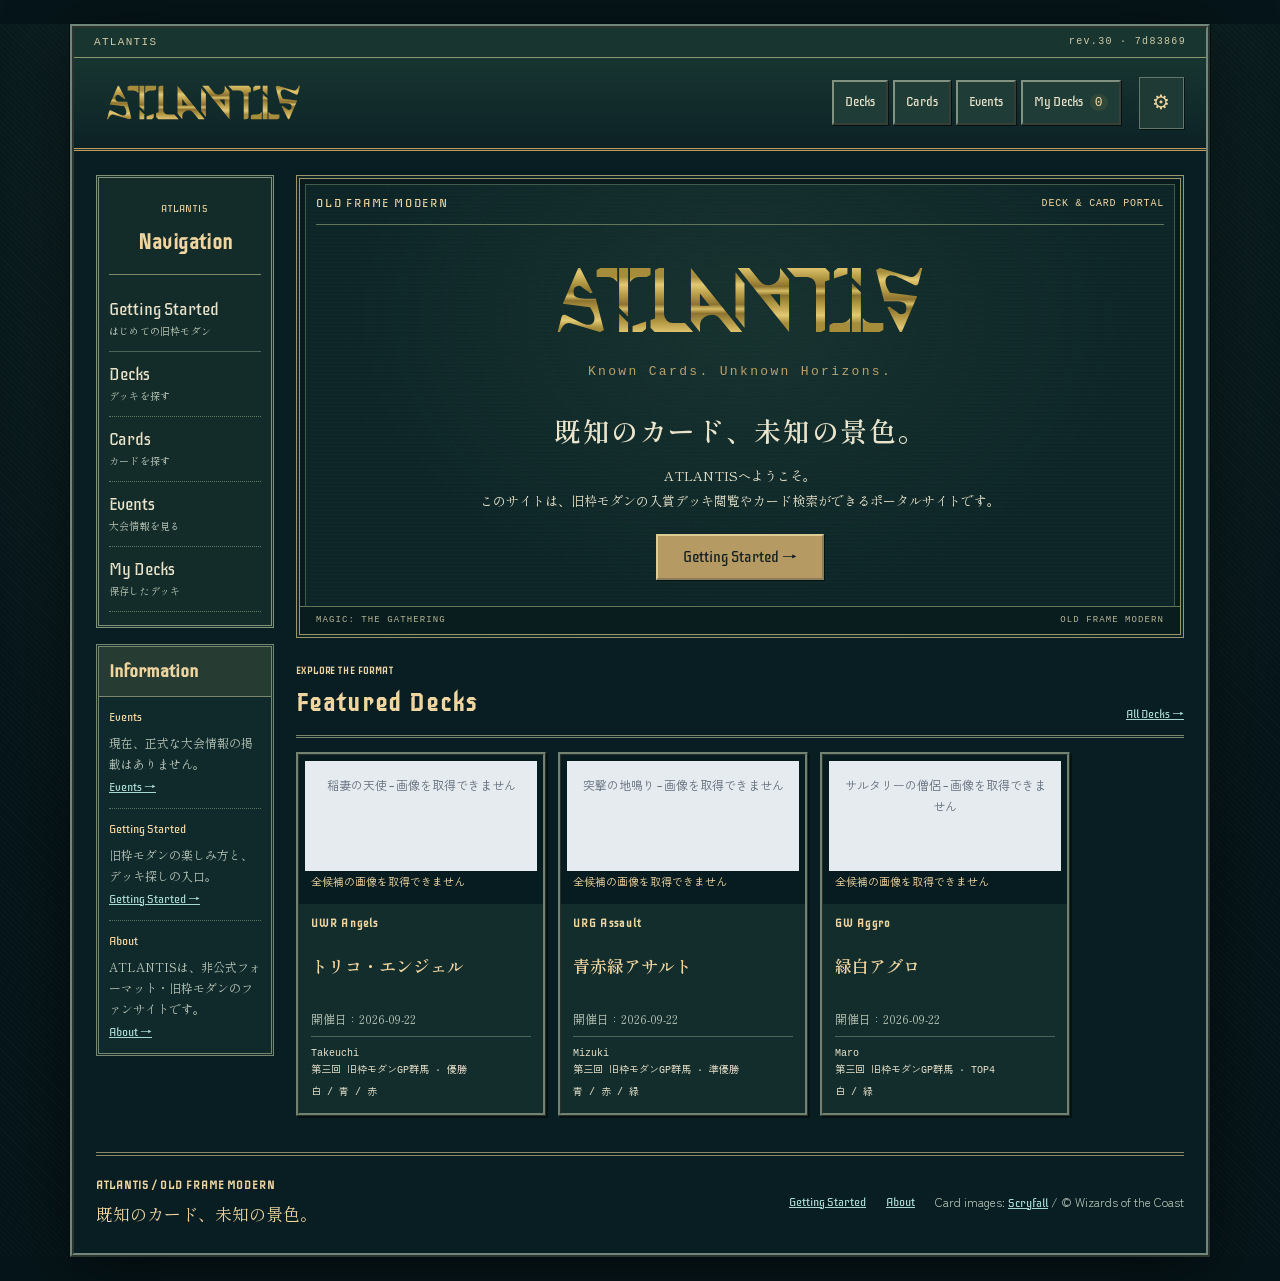
==== site/index.html @ 180b9164 "Refine mobile mana sliders and deck deletion notice" ====
<!doctype html>
<html lang="ja"><head><meta charset="utf-8"><meta name="viewport" content="width=device-width,initial-scale=1,viewport-fit=cover"><meta name="description" content="既知のカード、未知の景色。旧枠モダンのデッキとカードを探すATLANTISのクローズドテスト版"><title>ATLANTIS｜クローズドテスト</title><link rel="stylesheet" href="style.css"><link rel="stylesheet" href="museum.css?v=20261031c"><link rel="stylesheet" href="typography.css"><link rel="stylesheet" href="presentation.css?v=20261110mobile"><link rel="icon" href="favicon.svg?v=20261110icon" type="image/svg+xml"><link rel="manifest" href="manifest.webmanifest"><link rel="apple-touch-icon" href="icons/atlantis-180.png?v=20261110icon"><meta name="theme-color" content="#091e22"><meta name="robots" content="noindex,nofollow"><script type="module" src="app.mjs?v=20261110mobile"></script></head>
<body><div class="museum-frame"><div class="museum-topline"><span>ATLANTIS</span><span id="site-version">development</span></div>
<a class="skip" href="#main">本文へ</a>
<header class="site-header"><div class="header-inner"><a class="brand" href="#home" aria-label="ATLANTIS Home"><img src="atlantis-logo.svg?v=20261110split" alt="ATLANTIS" width="244" height="49"></a><nav class="desktop-nav" aria-label="Main navigation"><a href="#decks">Decks</a><a href="#pool">Cards</a><a href="#events">Events</a><a href="#mydecks">My Decks <span id="my-count">0</span></a></nav><div class="header-tools"><button id="settings-open" class="icon-button" type="button" aria-label="Settings">⚙</button><button id="menu-open" class="icon-button more" type="button" aria-label="Menu">☰</button></div></div></header>

<main id="main"><div class="printing-toolbar"><label>サイト全体のカード表示版<select id="printing-mode"><option value="en">初版英語</option><option value="ja">最新日本語</option></select></label><span id="printing-status" class="hint" role="status">表示版データ読込中</span></div><div id="draft-recovery" class="recovery-notice" hidden><div><strong>未保存のテキストがあります</strong><p id="draft-recovery-text">再読込前の入力を復元できます。</p></div><div class="actions"><button id="draft-recover" type="button">Restore</button><button id="draft-forget" type="button">Discard</button></div></div>
<p id="offline-status" class="hint" role="status" hidden>オフラインです。カードはテキストで表示します。</p><div id="load-status" role="status">データを読み込んでいます…</div>
<section id="view-home" class="view" aria-labelledby="home-title"><div class="museum-layout"><aside class="museum-sidebar"><nav class="museum-directory" aria-label="Navigation"><div class="directory-title"><span>ATLANTIS</span><h2>Navigation</h2></div><ol><li><a href="#guide"><span>Getting Started<small>はじめての旧枠モダン</small></span></a></li><li><a href="#decks"><span>Decks<small>デッキを探す</small></span></a></li><li><a href="#pool"><span>Cards<small>カードを探す</small></span></a></li><li><a href="#events"><span>Events<small>大会情報を見る</small></span></a></li><li><a href="#mydecks"><span>My Decks<small>保存したデッキ</small></span></a></li></ol></nav><section class="museum-bulletin"><div class="bulletin-heading"><span>OLD FRAME MODERN</span><h2>Information</h2></div><dl><div><dt>Events</dt><dd>現在、正式な大会情報の掲載はありません。<a href="#events">Events →</a></dd></div><div><dt>Getting Started</dt><dd>旧枠モダンの楽しみ方と、デッキ探しの入口。<a href="#guide">Getting Started →</a></dd></div><div><dt>About</dt><dd>ATLANTISは、非公式フォーマット・旧枠モダンのファンサイトです。<a href="#about">About →</a></dd></div></dl></section></aside><div class="museum-exhibits"><div class="hero"><div class="exhibition-label">OLD FRAME MODERN <span>DECK &amp; CARD PORTAL</span></div><div class="hero-seal"><img src="atlantis-logo.svg?v=20261110split" alt="ATLANTIS"><p>Known Cards. Unknown Horizons.</p></div><div class="hero-copy"><h1 id="home-title"><span>既知のカード、</span><span>未知の景色。</span></h1><p><span>ATLANTISへようこそ。</span> <span>このサイトは、旧枠モダンの入賞デッキ閲覧やカード検索ができるポータルサイトです。</span></p><div class="hero-actions"><a class="museum-button primary" href="#guide">Getting Started →</a></div></div><div class="exhibition-foot"><span>MAGIC: THE GATHERING</span><span>OLD FRAME MODERN</span></div></div><section class="collection-section"><div class="section-heading"><div><span class="eyebrow">EXPLORE THE FORMAT</span><h2>Featured Decks</h2></div><a href="#decks">All Decks →</a></div><div id="featured-decks" class="deck-grid"></div></section></div></div></section>
<section id="view-decks" class="view" hidden aria-labelledby="decks-title">
<div class="section-head"><div><h1 id="decks-title">Decks</h1></div><span id="deck-sample-notice" class="badge">サンプルを含む</span></div>
<form id="deck-form" class="search-form"><label>Deck / Player / Event<input id="deck-query" list="deck-suggestions" type="search" placeholder="例：青緑、JIP-JAP、GP群馬" autocomplete="off"></label><datalist id="deck-suggestions"></datalist><button type="submit" class="primary">Search</button></form>
<div class="workspace"><aside class="filters" aria-label="デッキの絞り込み"><h2>Filters</h2><fieldset><legend>Included Cards</legend><label for="deck-card">Card Name (JP / EN)</label><div class="inline"><input id="deck-card" list="card-suggestions" placeholder="例：不可思議"><button id="add-card" type="button">Add</button></div><p class="hint">複数指定すると、すべて採用したデッキを検索。</p><div id="selected-cards" class="chips"></div><label class="check"><input id="deck-side" type="checkbox">Include Sideboard</label></fieldset><div id="deck-colors"></div><label>Color Match<select id="deck-color-mode"><option value="includes">OR</option><option value="and">AND</option></select></label><button type="button" data-reset="decks">Reset</button></aside><div class="results-area"><div class="toolbar"><strong id="deck-result-count" role="status"></strong><label>Sort<select id="deck-sort"><option value="updated" selected>Recently</option><option value="order">Featured</option><option value="name">Name</option></select></label></div><div id="deck-active" class="chips"></div><div id="deck-results" class="deck-grid"></div></div></div>
</section>
<section id="view-cards" class="view" hidden aria-labelledby="cards-title">
<div class="section-head"><div><h1 id="cards-title">Cards</h1></div><div class="actions"><button id="pool-toggle" type="button" aria-controls="builder" aria-expanded="false">Start a Deck</button></div></div><p id="workbench-target" class="hint">Start a Deckから編集を開始すると、カードを追加できます</p>

<form id="card-form" class="card-search"><label>Card Name (JP / EN)<input id="card-name" type="search" list="card-suggestions" placeholder="例：セラの天使 / Serra Angel" autocomplete="off"></label><label>Oracle Text<input id="card-oracle" type="search" placeholder="例：draw a card / カードを１枚引く" autocomplete="off"></label><label>Keyword<input id="card-keyword" type="search" placeholder="例：angel / 天使 / draw" autocomplete="off"></label><button class="primary" type="submit">Search</button><p class="hint wide">文字列の途中も一致。キーワード欄は3項目のどれかに一致、各ボックス・絞り込み条件はすべて満たすカードを表示します。オラクルは英語を検索します。日本語の能力語・サブタイプは、下の対応表にある語を補助検索できます。</p></form>
<details class="language-help"><summary>日本語の補助検索に対応する語</summary><div id="language-help"></div><p class="hint">文章全体の自動翻訳ではありません。日本語印刷文の全文検索は行いません。</p></details>
<div class="workspace"><aside class="filters" aria-label="カードの絞り込み"><h2>Filters</h2><div id="card-colors"></div><label>Color Match<select id="card-color-mode"><option value="includes">OR</option><option value="and">AND</option></select></label><p class="hint">ORは選択した色・Artifactsのいずれかに一致。ANDは選択した条件のすべてに一致。未選択なら全色。</p><fieldset id="card-types"><legend>Card Type</legend><div class="type-checks"></div></fieldset><fieldset class="mana-filter"><legend>Mana Value</legend><div class="mana-sliders"><label for="card-min"><span>Min</span><output id="card-min-value" for="card-min">0</output></label><input id="card-min" type="range" min="0" max="16" step="1" value="0"><label for="card-max"><span>Max</span><output id="card-max-value" for="card-max">16</output></label><input id="card-max" type="range" min="0" max="16" step="1" value="16"></div></fieldset><button data-reset="cards" type="button">Reset</button></aside><div class="results-area"><div class="toolbar"><strong id="card-result-count" role="status"></strong><label>Sort<select id="card-sort"><option value="mana" selected>Asc</option><option value="mana-desc">Dsc</option><option value="name">Name</option></select></label><label class="display">Display<select id="card-display"><option value="grid">Images</option><option value="list">List</option></select></label></div><div id="card-active" class="chips"></div><div id="card-results" class="card-grid"></div><div id="card-pages" class="pagination card-pagination" aria-label="検索結果のページ送り（下部）"></div></div></div>
</section>
<section id="view-events" class="view" hidden aria-labelledby="events-title">
<div class="section-head"><div><h1 id="events-title">Events</h1><p>開催日時・会場・参加費・ルールと、大会結果を確認できます。</p></div></div>
<div id="event-sample-notice" class="local-note" hidden>大会案内を確認しています。</div>
<div class="section-heading"><div><span class="eyebrow">UPCOMING EVENTS</span><h2>大会案内</h2></div></div>
<p id="event-count" role="status"></p><div id="event-results" class="deck-grid event-tile-grid"></div>
<p class="event-more"><a id="event-announcements-more" class="file-button" href="#events/announcements" aria-label="大会案内の全件一覧へ" hidden>More →</a></p>
<div class="section-heading"><div><span class="eyebrow">TOURNAMENT RESULTS</span><h2>大会結果</h2></div></div>
<p id="tournament-status" role="status"></p><div id="tournament-results" class="deck-grid event-tile-grid"></div>
<p class="event-more"><a id="event-results-more" class="file-button" href="#events/results" aria-label="大会結果の全件一覧へ" hidden>More →</a></p>
</section>
<section id="view-event-announcements" class="view" hidden aria-labelledby="event-announcements-title">
<p class="event-back"><a class="file-button" href="#events">← Back to Events</a></p>
<div class="section-head"><div><h1 id="event-announcements-title">Event Guide</h1><p>大会案内の全件一覧</p></div></div>
<p id="event-announcement-count" role="status"></p><div id="event-announcement-list" class="deck-grid event-tile-grid"></div>
</section>
<section id="view-event-directory" class="view" hidden aria-labelledby="event-directory-title">
<p class="event-back"><a class="file-button" href="#events">← Back to Events</a></p>
<div class="section-head"><div><h1 id="event-directory-title">Event Results</h1><p>大会結果の全件一覧</p></div></div>
<p id="event-directory-count" role="status"></p><div id="event-directory-list" class="deck-grid event-tile-grid"></div>
</section>
<section id="view-event-results" class="view" hidden aria-labelledby="event-result-title"><p class="event-back"><a class="file-button" href="#events">← Back to Events</a><a class="file-button" href="#events/results">All Results →</a></p><div id="event-result-content"></div></section>
<section id="view-my" class="view" hidden aria-labelledby="my-title"><div class="section-head"><div><h1 id="my-title">My Decks</h1></div><button class="primary" id="new-deck">+ New Deck</button></div><div class="local-note">同じブラウザプロファイルを共用すると、同じデータが見えます。ブラウザのサイトデータを削除すると消えるため、バックアップをご利用ください。</div><div class="toolbar"><label class="grow">Deck Name<input id="my-query" type="search" placeholder="保存したデッキを探す"></label><label>Sort<select id="my-sort"><option value="updated">Recently</option><option value="name">Name</option></select></label><button id="backup">Export JSON</button><label class="file-button">Import JSON<input id="restore-file" type="file" accept="application/json,.json" class="sr-only"></label></div><div id="saved-deck-action" class="local-note" hidden><strong id="saved-deck-name"></strong> を保存しました。 <button id="saved-deck-open" type="button">Open Deck</button></div><p id="my-draft-note" class="local-note" hidden>編集中のマイデッキがあります。<button id="resume-draft" type="button">Resume Editing</button></p><p id="my-status" role="status"></p><div id="my-draft-list" class="actions" aria-label="保存されている下書き"></div><div id="my-results" class="deck-grid"></div></section>
<section id="view-guide" class="view" hidden aria-labelledby="guide-title">
  <header class="section-head"><div><span class="eyebrow">WELCOME TO THE FORMAT</span><h1 id="guide-title">Getting Started</h1><p class="guide-catch">既知のカード、未知の景色。</p><p>旧枠モダン・ポータルサイト、ATLANTISへようこそ。</p></div></header>
  <figure class="guide-art" id="guide-artwork" aria-label="City of Brass [ARN]のイラスト" data-printing-set="arn"><img src="https://cards.scryfall.io/art_crop/front/f/4/f4e32327-380d-471e-813b-4c27477787ce.jpg?1783948376" alt="《真鍮の都 / City of Brass》[ARN]のイラスト全体" crossorigin="anonymous" loading="lazy" decoding="async" referrerpolicy="no-referrer"></figure>
  <div class="guide-body">
    <section aria-labelledby="format-title"><h2 id="format-title">The Format</h2>
      <p>旧枠モダンは、秋葉原で生まれた非公式フォーマットです。</p>
      <p>使用できるのは、次の<strong>両方</strong>を満たすカードです。</p>
      <ul><li>基本セット『第7版』、拡張セット『スカージ』までに初版が発売されている。</li><li>現在の公式フォーマット「モダン」で使用可能である。</li></ul>
      <p>条件を満たすカードなら、再録された新枠のカードも使用できます。<br>一方、近年の製品で初めて旧枠版が登場したカードは、それだけでは使用できません。</p>
      <p>禁止カードはモダンに準じます。<br>したがって、《花盛りの夏/Summer Bloom》は禁止カードです。</p>
    </section>
    <section aria-labelledby="discover-title"><h2 id="discover-title">Discover</h2>
      <p>知っているカードたちが、過去の実績のままとは限りません。</p>
      <p>かつて見向きもされなかったカードが、意外なキーカードになる。<br>重いと思っていた呪文が、勝負を決める一枚になる。<br>別々の時代のカードが、ひとつのデッキで噛み合う。</p>
      <p>強力なカードが限られるからこそ、一枚ずつの役割や組み合わせを考える<strong>余地</strong>があります。</p>
      <p>「このカード、こんなに強かったっけ？」</p>
      <p>そんな発見も、旧枠モダンの楽しみです。好きだったカードや、使ってみたかった一枚から、構築を始めてみてください。</p>
      <a class="guide-link" href="#pool">Cards →</a>
    </section>
    <section aria-labelledby="metagame-title"><h2 id="metagame-title">Metagame</h2>
      <p>旧枠モダンでは、ビートダウン、コントロール、コンボ等、多様なデッキが競い合っています。</p>
      <p>メタゲームでよく見られる、アーキタイプをいくつか紹介します。</p>
      <div class="guide-strategies">
        <article><h3>Aggro</h3><p>特徴：クリーチャーを主戦力とし、相手が態勢を整える前に攻め切る。</p><p>デッキの例：<span data-guide-deck="赤緑ステロイド">赤緑ステロイド</span>、<span data-guide-deck="ゴブリン">ゴブリン</span>、<span data-guide-deck="白単アグロ">白単アグロ</span></p></article>
        <article><h3>Midrange</h3><p>特徴：除去や強力なクリーチャーを組み合わせ、盤面の優位を勝利につなげる。</p><p>デッキの例：<span data-guide-deck="トリコ・エンジェル">トリコ・エンジェル</span>、<span data-guide-deck="緑白ミラーリ・ウェイク">緑白ミラーリ・ウェイク</span>、<span data-guide-deck="赤緑ラヴァストーム">赤緑ラヴァストーム</span></p></article>
        <article><h3>Control</h3><p>特徴：妨害で相手の攻めをさばき、アドバンテージ差を広げる。</p><p>デッキの例：<span data-guide-deck="青白コントロール">青白コントロール</span>、<span data-guide-deck="黒単コントロール">黒単コントロール</span>、<span data-guide-deck="青単">青単</span></p></article>
        <article><h3>Combo</h3><p>特徴：特定のカードを組み合わせ、大量のダメージやトークンで勝負を決める。</p><p>デッキの例：<span data-guide-deck="カーミック・ボンバー">カーミック・ボンバー</span>、<span data-guide-deck="青赤緑激動アサルト">青赤緑激動アサルト</span></p></article>
      </div>
      <p>同じカードプールでも、メタゲームで注目されるデッキが変われば、活躍するデッキも変化します。</p>
      <p>大会結果を見るときは、優勝デッキとあわせて、ほかにどんなデッキが参加していたかにも注目してみてください。</p>
      <a class="guide-link" href="#decks">Decks →</a>
    </section>
    <section aria-labelledby="save-idea-title"><h2 id="save-idea-title">Save Your Idea</h2>
      <p>今ご使用しているブラウザに紐付いて、デッキリストを保存することができます。</p>
      <p>既存のデッキリストをコピーしてアレンジすることもできます。</p>
      <p>スマートフォン移行時等はバックアップをご利用ください。</p>
      <a class="guide-link" href="#mydecks">My Decks →</a>
    </section>
    <section aria-labelledby="install-title"><h2 id="install-title">Install ATLANTIS</h2>
      <ul>
        <li>AndroidのChromeでは、ブラウザメニューから「アプリをインストール」または「ホーム画面に追加」を選びます。</li>
        <li>iPhoneのSafariでは、共有メニューから「ホーム画面に追加」を選び、「Webアプリとして開く」が表示されたらオンにします。</li>
        <li>PCのChrome／Edgeでは、アドレスバーのインストールアイコンかブラウザメニューから追加します。</li>
      </ul>
      <p>インストール後、一度オンラインでアプリを開き、カード一覧が表示されるまで待つと、端末に残ったデータを使ってオフラインでもカード検索やMy Decksの編集・保存ができます。</p>
      <p>インストール後に既存のMy Decksが表示されない場合は、元のブラウザでバックアップを書き出し、アプリのMy Decksで読み込んでください。</p>
    </section>
  </div>
</section>
<section id="view-about" class="view" hidden aria-labelledby="about-title"><div class="section-head"><div><span class="eyebrow">ABOUT ATLANTIS</span><h1 id="about-title">About</h1></div></div><div class="about-panel">
<p>ATLANTISは、非公式フォーマット・旧枠モダンのファンサイトです。</p>
<p>本サイトは、<a href="https://company.wizards.com/ja/legal/fancontentpolicy" target="_blank" rel="noopener noreferrer">ファンコンテンツ・ポリシー</a>に沿った非公式のファンコンテンツです。ウィザーズ社の認可/許諾は得ていません。題材の一部に、ウィザーズ・オブ・ザ・コースト社の財産を含んでいます。©Wizards of the Coast LLC.</p>
<p>My Decksと編集中のデッキはこのブラウザのIndexedDBに保存されます。<br>端末やブラウザを変えても、保存内容は自動では引き継がれません。<br>カードデータの取得・更新や、カード画像の表示には通信が必要です。取得済みデータによるカード検索はオフラインでも利用できます。</p>
<p>このサイトのURLは公開アクセス可能です。機密情報を保存・掲載しないでください。</p>
<p>カード情報・画像の取得には、Scryfall APIを使用しています。</p>
<p><a href="https://scryfall.com/" target="_blank" rel="noopener noreferrer">Scryfall</a></p>
</div></section>
<details class="testing"><summary>検証用：失敗時の表示を試す</summary><p>保存済みのマイデッキには影響しません。</p><button id="test-error">通信失敗の表示</button><button id="retry-load">データを再読込</button><label class="check"><input id="hide-images" type="checkbox">画像を表示せず代替テキストを確認</label></details>
</main>
<dialog id="builder" class="deck-workbench" aria-labelledby="builder-title">
  <header class="workbench-heading"><div><span class="eyebrow">MY DECKS</span><h2 id="builder-title">Deck Editor</h2></div><div class="workbench-heading-actions"><button id="workbench-add-cards" type="button">Add Cards</button><button id="pool-close" type="button" aria-label="編集画面を閉じてカード検索に戻る">CLOSE×</button></div></header>
  <label id="workbench-name-label">Deck Name<input id="workbench-name" maxlength="200" placeholder="無題のデッキ"></label>
  <p id="workbench-status" role="status">未保存</p>
  <div id="workbench-tabs" class="actions" role="group" aria-label="ボードへ移動"><button type="button" data-workbench-zone="main" aria-pressed="true">MAIN</button><button type="button" data-workbench-zone="side" aria-pressed="false">SIDE</button><button type="button" data-workbench-zone="maybe" aria-pressed="false">MAYBE</button></div>
  <details id="workbench-options" hidden><summary>Deck Options</summary></details>
  <p id="workbench-maybe-note" class="hint" hidden>検討中の候補です。デッキ本体や対戦用の書出しには含めません。</p>
  <div id="builder-pool" aria-label="編集中のカード"></div>
  <div id="workbench-selection" class="workbench-selection" aria-label="選択したカードの編集" hidden></div>
  <p id="workbench-unknown" class="hint" hidden>読み取れない行が<span id="workbench-unknown-count">0</span>件あります。Textから確認できます。元の行は保持しています。</p>
  <div class="workbench-tools actions"><button id="workbench-undo" type="button">Undo</button><button id="workbench-text" type="button">Text / Paste</button><button id="workbench-export" type="button">Export MO</button></div>
  <footer class="workbench-footer"><button id="workbench-save" type="button" class="primary">Save</button><button id="workbench-as-new" type="button">Save as New</button><button id="workbench-reload" type="button" aria-label="Reload Decks" title="保存先のデッキを再読込。編集中の内容は保持します。">Reload</button><button id="workbench-discard" type="button" aria-label="Discard Editing" title="未保存の編集を破棄して終了">Discard</button></footer>
</dialog>
<dialog id="card-added" aria-label="カード追加" aria-describedby="card-added-result">
  <p id="card-added-result"><strong id="card-added-name"></strong><span id="card-added-count"></span></p>
  <button type="button" data-close="card-added" autofocus>閉じる</button>
</dialog>
<dialog id="detail"><div class="dialog-toolbar"><button id="detail-back" type="button" hidden>BACK</button><div id="detail-actions"></div><button data-close="detail" aria-label="詳細を閉じる">CLOSE×</button></div><p id="detail-feedback" class="copy-feedback" role="status" hidden></p><div id="detail-body"></div></dialog>
<dialog id="editor"><div class="dialog-toolbar"><button type="button" data-close="editor">CLOSE×</button></div><form id="editor-form"><h2 id="editor-title">Deck Editor</h2><input id="edit-id" type="hidden"><label>Deck Name<input id="edit-name" maxlength="200" required></label><label>Deck List<textarea id="edit-text" rows="16" maxlength="201000" placeholder="4 カード名&#10;…&#10;&#10;Sideboard&#10;2 カード名"></textarea></label><p class="hint">メインとサイドは同じ欄で編集できます。Sideboard／Maybeboardの見出しで区分します。Maybeは検討中の候補です。</p><div class="actions"><button id="paste-deck" type="button">Paste from Clipboard</button><button id="search-build" type="button">Back to Card Search</button></div><p id="paste-status" role="status" class="hint"></p><input id="edit-note" type="hidden"><p id="draft-save-status" role="status" class="hint"></p><p id="save-error" class="error" role="alert"></p><div class="actions"><button class="primary" type="submit">Save to My Decks</button><button id="draft-as-new" type="button">Save as New</button><button id="discard-draft" type="button">Discard Editing</button></div></form></dialog>
<dialog id="confirm-dialog"><div class="dialog-toolbar"><button type="button" data-close="confirm-dialog">CLOSE×</button></div><h2>マイデッキを削除</h2><p id="confirm-text"></p><p>削除後は「元に戻す」で復元できます。</p><div class="actions"><button id="confirm-delete" class="danger">Delete</button><button data-close="confirm-dialog">Cancel</button></div></dialog>
<datalist id="card-suggestions"></datalist><div id="toast" hidden>
  <div id="toast-message" role="status" aria-atomic="true"></div>
  <div id="toast-actions" hidden>
    <button id="toast-action" type="button">Undo</button>
    <button id="toast-close" type="button">Close</button>
  </div>
</div><footer class="site-footer"><div><span class="eyebrow">ATLANTIS / OLD FRAME MODERN</span><p>既知のカード、未知の景色。</p></div><div class="footer-links"><a href="#guide">Getting Started</a><a href="#about">About</a><span>Card images: <a href="https://scryfall.com/" target="_blank" rel="noopener noreferrer">Scryfall</a> / © Wizards of the Coast</span></div></footer></div>
<nav class="mobile-nav" aria-label="Mobile navigation"><a href="#decks"><span aria-hidden="true">▥</span>Decks</a><a href="#pool"><span aria-hidden="true">⌕</span>Cards</a><a href="#events"><span aria-hidden="true">▦</span>Events</a><a href="#mydecks"><span aria-hidden="true">▱</span>My Decks</a></nav>
<dialog id="settings-dialog" class="small-dialog"><div class="dialog-toolbar"><h2>Settings</h2><button type="button" data-close="settings-dialog" aria-label="Close">CLOSE×</button></div><fieldset><legend>Printing</legend><label class="radio-option"><input type="radio" name="printing-choice" value="en"> First English Printing <small>最も古い英語の紙印刷版</small></label><label class="radio-option"><input type="radio" name="printing-choice" value="ja"> Latest Japanese Printing <small>最も新しい日本語の紙印刷版</small></label></fieldset><p class="hint">表示設定はこのブラウザに記憶されます。</p></dialog>
<dialog id="menu-dialog" class="small-dialog"><div class="dialog-toolbar"><h2>Menu</h2><button type="button" data-close="menu-dialog" aria-label="Close">CLOSE×</button></div><div class="menu-links"><a href="#home">Home</a><a href="#guide">Getting Started</a><a href="#about">About</a></div></dialog>
</body></html>
---- site/style.css ----
:root{font-family:system-ui,-apple-system,"Noto Sans JP",sans-serif;color:#202831;background:#f5f6f8;font-size:15px;line-height:1.65;--line:#d9dfe5;--accent:#234c72}*{box-sizing:border-box}body{margin:0}button,input,select,textarea{font:inherit}button,.file-button{border:1px solid #bbc5ce;background:#fff;color:#202831;border-radius:5px;padding:.5rem .85rem;cursor:pointer;text-decoration:none}button:hover,.file-button:hover{background:#edf2f6}button:focus-visible,input:focus-visible,select:focus-visible,textarea:focus-visible,a:focus-visible{outline:3px solid #3c7fbb;outline-offset:3px}button:disabled{opacity:.45;cursor:default}.primary{background:var(--accent);border-color:var(--accent);color:white}.primary:hover{background:#183b5a}.danger{color:#a52828;border-color:#b84a4a}input:not([type=checkbox]):not([type=radio]),select,textarea{display:block;width:100%;padding:.55rem .65rem;border:1px solid #aebac5;border-radius:4px;background:white;color:#202831}input[type=checkbox],input[type=radio]{accent-color:var(--accent)}label{font-weight:550;display:block}label input,label select,label textarea{margin-top:.3rem}textarea{resize:vertical}header{background:white;border-bottom:1px solid var(--line);padding:22px max(24px,calc((100% - 1360px)/2)) 0}.brand{display:flex;gap:14px;align-items:center}.brand strong{font-size:25px;letter-spacing:.05em}header p{margin:5px 0 19px;color:#596573}nav{display:flex;gap:8px}nav button{border:0;border-bottom:3px solid transparent;border-radius:0;padding:12px 20px;background:none}nav button[aria-current=page]{color:var(--accent);font-weight:700;border-bottom-color:var(--accent)}#my-count{background:#edf1f5;padding:0 6px;border-radius:12px;margin-left:5px}main{max-width:1408px;margin:auto;padding:24px}.notice,.local-note{border:1px solid var(--line);border-left:3px solid #7b8da0;background:white;padding:12px 16px;font-size:13px;margin-bottom:25px}.notice details{margin-top:4px}.notice p{margin:6px 0}.badge{font-size:12px;background:#e9edf2;color:#465564;padding:4px 9px;border-radius:4px;white-space:nowrap}.section-head{display:flex;justify-content:space-between;gap:14px;align-items:center;margin-bottom:20px}h1{font-size:25px;line-height:1.4;margin:0 0 5px}h2{font-size:18px;margin-top:0}h3{font-size:17px}p{margin:0 0 12px}.section-head p{color:#5a6775;margin:0}.search-form{display:flex;gap:12px;align-items:flex-end;margin-bottom:22px}.search-form>label{flex:1}.card-search{display:grid;grid-template-columns:1fr 1fr 1.3fr auto;gap:12px;align-items:end;margin-bottom:10px}.wide{grid-column:1/-1}.workspace{display:grid;grid-template-columns:260px minmax(0,1fr);gap:24px}.filters{background:white;border:1px solid var(--line);border-radius:6px;padding:18px;align-self:start}.filters>label,.filters>fieldset,.filters>div{margin-bottom:18px}.filters>button{width:100%}fieldset{border:0;margin:0;padding:0;min-width:0}legend{font-weight:600;margin-bottom:7px}.inline,.range{display:flex;gap:8px;align-items:center}.inline input{min-width:0}.inline button{white-space:nowrap;padding-inline:10px}.range>label{width:calc(50% - 10px);font-size:12px}.hint{font-size:12px;color:#5d6a78;font-weight:400;margin:6px 0}.check{font-size:13px;display:flex;gap:7px;align-items:center;font-weight:400;margin-top:10px}.color-buttons{display:flex;flex-wrap:wrap;gap:6px}.color-buttons label{padding:3px 6px;border:1px solid #ccd3db;border-radius:4px;font-size:13px}.color-buttons label:has(input:checked){background:#dceaf7;border-color:#5481aa}.toolbar{display:flex;align-items:center;flex-wrap:wrap;gap:14px;margin-bottom:14px}.toolbar>strong{margin-right:auto}.toolbar>label{font-size:12px}.toolbar select{font-size:13px;padding:.35rem}.display{display:flex;gap:10px;font-size:13px}.display label{font-weight:400;white-space:nowrap}.grow{flex:1;min-width:200px}.chips{display:flex;flex-wrap:wrap;gap:7px;margin-bottom:12px}.chip{font-size:12px;border-radius:20px;padding:3px 10px;background:#e9eff5;border-color:#c8d5e0}.deck-grid{display:grid;grid-template-columns:repeat(3,minmax(0,1fr));gap:16px}.deck-card,.card{background:white;border:1px solid var(--line);border-radius:6px;overflow:hidden}.deck-card .art{height:120px;width:100%;object-fit:cover;background:#e6ebef}.deck-card .content{padding:16px}.deck-card h2{margin:6px 0;font-size:18px}.deck-card h2 button,.card h3 button,.link-button{padding:0;border:0;background:none;color:#245985;text-align:left;text-decoration:underline;text-underline-offset:3px}.deck-card p{font-size:13px}.muted{color:#62707d;font-size:12px}.tags{display:flex;gap:6px;flex-wrap:wrap;font-size:12px;margin:7px 0}.tag{background:#f0f3f6;border-radius:3px;padding:1px 6px}.card-grid{display:grid;grid-template-columns:repeat(4,minmax(0,1fr));gap:15px}.card{padding:10px}.card-image{width:100%;aspect-ratio:488/680;object-fit:contain;background:#edf0f3;border-radius:8px}.card h3{font-size:14px;margin:8px 0 0}.card p{font-size:12px;margin:3px 0}.card-list{display:block}.card-list .card{display:grid;grid-template-columns:70px 1fr;gap:12px;margin-bottom:10px}.card-list .card-image{width:70px}.card-list h3{margin-top:0}.empty{grid-column:1/-1;background:white;border:1px dashed #b9c3cd;padding:30px;text-align:center;color:#586675}.empty h2{color:#293846}.pagination{display:flex;justify-content:center;align-items:center;gap:12px;margin:25px 0}.language-help{margin:10px 0 20px;font-size:13px}.language-help>div{padding:12px;background:white;border:1px solid var(--line)}.testing{border-top:1px solid var(--line);margin-top:35px;padding-top:16px;font-size:13px;color:#586675}.testing button{margin:4px}summary{cursor:pointer}dialog{width:min(960px,calc(100% - 30px));max-height:90vh;border:1px solid #bbc5cf;border-radius:8px;padding:24px;color:#202831}dialog::backdrop{background:#172a3c66}.dialog-toolbar{position:sticky;top:-24px;background:white;z-index:2;padding:0 0 15px}.detail-top{display:grid;grid-template-columns:245px 1fr;gap:25px}.detail-top img{width:100%;border-radius:10px}.oracle{white-space:pre-wrap;background:#f5f7f9;padding:14px;border:1px solid var(--line)}.two-col{display:grid;grid-template-columns:1fr 1fr;gap:20px}#editor-form>label{margin-block:15px}.actions{display:flex;gap:12px;flex-wrap:wrap;margin-top:18px}.deck-table{width:100%;border-collapse:collapse;font-size:13px}.deck-table td{padding:5px;border-bottom:1px solid #edf0f3}.deck-table td:first-child{width:35px}.match{color:#285f39;font-size:12px}#confirm-dialog{max-width:450px}.error{color:#a32025}.status-error{padding:15px;background:#fff0ef;border:1px solid #e1b8b6;color:#8c2525;margin-bottom:15px}#load-status:empty{display:none}#toast{position:fixed;bottom:24px;left:50%;transform:translateX(-50%);background:#253b4f;color:white;border-radius:6px;box-shadow:0 4px 20px #0002;padding:13px 20px;max-width:92%;z-index:100}#toast button{font-size:13px}footer{padding:25px;text-align:center;color:#65717f;font-size:12px}.sr-only,.skip:not(:focus){position:absolute;width:1px;height:1px;overflow:hidden;clip:rect(0,0,0,0)}[hidden]{display:none!important}.image-failed{display:flex;align-items:center;justify-content:center;background:#edf0f3;aspect-ratio:488/680;padding:15px;text-align:center;color:#65717f;font-size:12px}.art.image-failed{aspect-ratio:auto}.small-actions{display:flex;gap:8px;flex-wrap:wrap;margin-top:12px}.small-actions button{font-size:12px;padding:5px 9px}@media(max-width:1100px){.card-grid{grid-template-columns:repeat(3,minmax(0,1fr))}.deck-grid{grid-template-columns:repeat(2,minmax(0,1fr))}.card-search{grid-template-columns:1fr 1fr}.card-search button{align-self:end}.workspace{grid-template-columns:230px minmax(0,1fr)}}@media(max-width:700px){header{padding:16px 16px 0}header p{font-size:12px}nav{gap:0;overflow-x:auto}nav button{padding:11px 10px;font-size:13px;white-space:nowrap;flex-shrink:0}main{padding:18px 14px}.notice{margin-bottom:18px}.section-head{align-items:flex-start;flex-wrap:wrap}.section-head p{font-size:13px}h1{font-size:22px}.workspace{display:block}.filters{margin-bottom:18px}.filters.collapseable>div.filter-body{display:none}.filters.collapseable.open>div.filter-body{display:block}.filters>h2{font-size:15px}.filter-toggle{width:100%;text-align:left;font-weight:600}.card-search{grid-template-columns:1fr}.card-search .hint{grid-column:auto}.deck-grid{grid-template-columns:1fr 1fr;gap:10px}.deck-card .art{height:95px}.deck-card .content{padding:12px}.deck-card h2{font-size:16px}.card-grid{grid-template-columns:repeat(2,minmax(0,1fr));gap:10px}.toolbar{gap:10px}.detail-top{grid-template-columns:1fr}.detail-top img{max-width:250px;margin:auto}.two-col{grid-template-columns:1fr}dialog{padding:18px}.dialog-toolbar{top:-18px}.search-form{gap:8px}.local-note{font-size:12px}.deck-card .small-actions{gap:5px}}@media(prefers-reduced-motion:no-preference){button{transition:background .12s}}
.event-grid{display:grid;grid-template-columns:repeat(2,minmax(0,1fr));gap:20px}.event-card{background:white;border:1px solid var(--line);border-radius:6px;padding:22px}.event-card h2{margin:14px 0}.event-facts{display:grid;grid-template-columns:minmax(100px,160px) minmax(0,1fr);gap:8px 15px;font-size:14px;margin:18px 0}.event-facts dt{font-weight:600}.event-facts dd{margin:0;overflow-wrap:anywhere}.event-rules{white-space:pre-wrap}.event-card .actions a{display:inline-block}.event-card .hint{margin-top:12px}@media(max-width:700px){.event-grid{grid-template-columns:1fr}.event-card{padding:17px}.event-facts{grid-template-columns:110px minmax(0,1fr);font-size:13px}}
.basic-filters{margin-bottom:14px}.basic-filters>label{display:block;margin-top:12px}
@media(min-width:701px){.filter-toggle{display:none}}

#builder h2{margin-bottom:10px}#builder-qty{max-width:100px}#builder-status{font-size:13px;margin:0}.build-add{margin-top:10px;font-size:13px;width:100%}#edit-text{font-family:ui-monospace,monospace}#paste-status:empty{display:none}
.pool-list{list-style:none;padding:0;margin:10px 0;max-height:250px;overflow:auto}.pool-list li{display:flex;justify-content:space-between;align-items:center;gap:10px;padding:6px 0;border-bottom:1px solid var(--line)}.pool-list button{padding:3px 8px;font-size:12px}#builder-new-name{max-width:420px;margin:8px 0 14px}

.pool-actions{display:flex;gap:6px;margin-top:10px}.pool-actions button{font-size:12px;flex:1;padding:5px 3px}.section-head .actions{align-items:center;margin:0}
.pool-card-count{color:#456079!important;font-size:11px!important;margin-top:8px!important}
.pool-dialog{width:min(1180px,calc(100% - 32px));padding:0;border:0;border-radius:12px;box-shadow:0 24px 90px #132b4350;max-height:92vh;overflow:auto}
.pool-dialog::backdrop{background:#132b4388;backdrop-filter:blur(2px)}.pool-modal-head{display:flex;align-items:center;justify-content:space-between;gap:20px;padding:22px 26px;border-bottom:1px solid var(--line);background:#fff;position:sticky;top:0;z-index:3}.eyebrow{display:block;font-size:10px;letter-spacing:.14em;font-weight:750;color:#607b92;margin-bottom:4px}.pool-modal-head h2{font-size:23px;margin:0}.pool-modal-head p{margin:4px 0 0;font-size:12px;color:#647587}.pool-modal-head>button{white-space:nowrap}.pool-summary{display:flex;gap:12px;align-items:center;padding:16px 26px;background:#f5f8fb;border-bottom:1px solid var(--line)}.pool-summary>div{display:flex;gap:9px;align-items:baseline;background:#fff;border:1px solid #dce5ed;border-radius:7px;padding:8px 17px}.pool-summary span{font-size:12px;color:#587085}.pool-summary strong{font-size:25px;line-height:1.2}.pool-summary small{font-size:11px;color:#60758a}.pool-summary p{margin:0 0 0 auto;font-size:12px;color:#60758a}
.pool-workspace{display:grid;grid-template-columns:minmax(0,1.8fr) minmax(280px,1fr);min-height:330px}.pool-cards-area{padding:20px 24px}.pool-save-area{background:#f8fafc;border-left:1px solid var(--line);padding:22px}.pool-save-area label{font-size:12px;margin-block:12px}.pool-list-toolbar{display:flex;justify-content:space-between;align-items:center;gap:8px;margin-bottom:12px}.pool-list-toolbar h3{margin:0;font-size:14px}.pool-list-toolbar button{font-size:11px;padding:5px 8px}.pool-column-head,.pool-row{display:grid;grid-template-columns:minmax(120px,1fr) 132px 132px 45px;gap:12px;align-items:center}.pool-column-head{font-size:11px;color:#5f7589;border-bottom:1px solid var(--line);padding:7px 0}.pool-column-head span:not(:first-child){text-align:center}.pool-row{padding:13px 0;border-bottom:1px solid #e8edf2}.pool-card{display:flex;gap:8px;align-items:center;min-width:0}.pool-card .card-image{width:38px;height:53px;flex-shrink:0;border-radius:3px}.pool-card .image-failed{font-size:6px;padding:2px}.pool-card button{font-size:12px;font-weight:650}.pool-card small{display:block;color:#667b8d;font-size:10px;overflow-wrap:anywhere}.pool-row>button{padding:4px;font-size:10px;color:#9c4a4a}.qty-stepper{display:grid;grid-template-columns:28px 52px 28px;gap:3px;justify-content:center}.qty-stepper button{padding:3px;font-size:14px}.qty-stepper input[type=number]{text-align:center;padding:3px 0;font-size:13px;width:52px;appearance:textfield;-moz-appearance:textfield}.qty-stepper input::-webkit-inner-spin-button{appearance:none;margin:0}.move-card{display:block;margin:6px auto 0;padding:0;border:0;background:none;font-size:10px;color:#4f6e88}.mobile-label{display:none}.pool-empty{padding:55px 15px;text-align:center;color:#6b7d8d}.pool-empty strong{font-size:16px;color:#354e65}.pool-empty p{font-size:12px;margin-top:8px}.destination-summary{font-size:12px;font-weight:650;color:#2b5578}.pool-preview{background:#fff;border:1px solid #dce4ec;padding:12px;font-size:11px;line-height:1.6;white-space:pre-wrap;overflow-wrap:anywhere;max-height:220px;overflow:auto;border-radius:5px}.pool-save-area summary{font-size:12px;color:#425d73}.pool-modal-footer{display:flex;justify-content:space-between;align-items:center;gap:20px;padding:17px 26px;background:#fff;border-top:1px solid var(--line);position:sticky;bottom:0;z-index:3}.pool-modal-footer>button{white-space:nowrap;padding:11px 24px}.pool-modal-footer p{margin:0}.pool-modal-footer #builder-status{font-size:12px;color:#345b7c}.recovery-notice{display:flex;justify-content:space-between;align-items:center;gap:15px;background:#fff7e8;border:1px solid #e6d2aa;border-radius:6px;padding:15px 20px;margin-bottom:20px}.recovery-notice p{margin:2px 0 0;font-size:12px}.recovery-notice .actions{margin:0;flex-shrink:0}
@media(max-width:1000px){.pool-workspace{grid-template-columns:1fr}.pool-save-area{border-left:0;border-top:1px solid var(--line)}.pool-save-area #builder-new-name{max-width:none}.pool-preview{max-height:150px}}
@media(max-width:650px){.pool-dialog{width:calc(100% - 16px);max-height:94vh;border-radius:9px}.pool-modal-head{padding:15px;gap:8px}.pool-modal-head h2{font-size:19px}.pool-modal-head p{font-size:11px}.pool-summary{padding:12px 15px;gap:7px;flex-wrap:wrap}.pool-summary>div{padding:5px 12px}.pool-summary strong{font-size:21px}.pool-summary p{width:100%;margin:0}.pool-cards-area,.pool-save-area{padding:15px}.pool-column-head{display:none}.pool-row{grid-template-columns:1fr 1fr 40px;gap:10px}.pool-card{grid-column:1/-1}.pool-card .card-image{width:34px;height:48px}.pool-card button{font-size:14px}.mobile-label{display:block;text-align:center;font-size:10px;margin-bottom:4px;color:#5d768b}.pool-modal-footer{padding:12px 15px;gap:10px;flex-wrap:wrap}.pool-modal-footer>button{width:100%}.pool-modal-footer .hint{font-size:10px}.recovery-notice{align-items:start;flex-direction:column}.pool-list-toolbar{align-items:start}}
@media(max-width:650px){.qty-stepper{grid-template-columns:24px 44px 24px}.qty-stepper input[type=number]{width:44px}.pool-zone{min-width:0}}

.printing-toolbar{display:flex;align-items:center;gap:18px;flex-wrap:wrap;margin-bottom:18px}.printing-toolbar label{font-size:12px}.printing-image{margin:0;min-width:0}.printing-image figcaption{font-size:10px;color:#536879;overflow-wrap:anywhere;margin:3px 0 6px}.pool-card .printing-image{flex:0 0 48px}.pool-card figcaption{font-size:8px}.dialog-toolbar{display:flex;justify-content:flex-end}.visual-grid{display:grid;grid-template-columns:repeat(auto-fill,minmax(125px,1fr));gap:14px;margin-bottom:25px}.visual-grid article{min-width:0}.visual-grid strong{display:block}.visual-grid button{font-size:12px}.raw-deck,.preserve-lines{white-space:pre-wrap;overflow-wrap:anywhere}.unknown-lines{padding-left:3rem}.unknown-lines code{white-space:pre-wrap;overflow-wrap:anywhere}#detail .actions{margin-bottom:20px}@media(max-width:400px){.visual-grid{grid-template-columns:repeat(2,minmax(0,1fr));gap:10px}}

nav .nav-link{display:inline-flex;align-items:center;padding:12px 20px;color:#202831;text-decoration:none;border-bottom:3px solid transparent}nav .nav-link:hover{background:#edf2f6}nav .nav-link:focus-visible{outline:3px solid #3c7fbb}@media(max-width:700px){nav .nav-link{padding:11px 10px;font-size:13px;white-space:nowrap;flex-shrink:0}}
---- site/museum.css ----
/* Museum web edition: compact catalogue, bronze bevels, tiled deep sea. */
:root{--bg:#091e22;--surface:#102a2c;--raised:#1d3b3c;--text:#e9e4cb;--muted:#b8c5b6;--bronze:#c49b5d;--light:#efd5a0;--line:#4e635a;--edge:#83988a;--link:#a6d8d0;--header:90px}
body{background-color:#061519;background-image:repeating-linear-gradient(45deg,transparent 0 3px,#6b8e820a 3px 4px),radial-gradient(ellipse at 50% 0,#22433d,transparent 80%);font-family:'MS PGothic','Yu Gothic','Noto Sans JP',sans-serif;font-size:15px}
.museum-frame{max-width:1140px;margin:24px auto;background:var(--bg);border:4px ridge #718779;box-shadow:0 0 0 1px #020e11,0 12px 60px #0008}
.museum-topline{display:flex;justify-content:space-between;gap:12px;padding:6px 20px;background:#18352f;border-bottom:1px solid #8c956e;color:#d0c9a5;font:11px/1.5 'Courier New',monospace;letter-spacing:.12em}
.site-header{position:relative;height:auto;background:linear-gradient(#183531,#0c2225);border-bottom:3px double var(--bronze)}
.header-inner{min-height:90px;padding:12px 22px;gap:18px;flex-wrap:wrap}.brand img{width:215px;image-rendering:auto}
.desktop-nav{gap:5px;flex:1;justify-content:flex-end}.desktop-nav a{background:#203c37;color:var(--text);border:2px outset #829280;padding:9px 11px;font-size:13px;text-align:center;box-shadow:1px 1px 0 #0009}
.desktop-nav a:hover,.desktop-nav a.active{background:#364a3b;color:var(--light);border:2px inset #829280}.header-tools .tool-label{display:none}.header-tools .icon-button{border:1px solid #63786b;font-size:20px}
.status-strip{margin:0 20px;padding:9px 0;font:10px/1.6 'Courier New',monospace;letter-spacing:.04em;gap:8px}.status-strip small{font-size:11px}.status-strip a{font-size:11px}.status-dot{background:#d3bd7f;box-shadow:1px 1px 0 #000}
main{padding:24px 22px 36px;max-width:none;margin:0}.site-footer{margin:0 22px;padding:20px 0 24px;border-top:4px double #8b8a65}.site-footer .eyebrow{font-size:11px}
h1,h2{font-family:'Yu Mincho','Hiragino Mincho ProN','Noto Serif CJK JP',serif;font-weight:600}.eyebrow{font-family:'Courier New',monospace;letter-spacing:.1em;color:var(--light);font-size:11px}
button,.button{border-radius:0;border:2px outset #819181;background:#1f3934;box-shadow:1px 1px 0 #0008}.button:hover,button:hover{background:#2e4941}.button:active,button:active{border-style:inset;box-shadow:none}button.primary,.button.primary{background:#b69a63;border:2px outset #decb94;color:#101f20;box-shadow:1px 1px 0 #0009}.icon-button{box-shadow:none}
input,select,textarea{border-radius:0;border:2px inset #6b8073;background:#07191e}.panel,.empty,.filters,.saved-card,.steps article{border:3px double #6e8070;background:#10292a}.page-heading{border-bottom:3px double #71816d;padding-bottom:18px}.page-heading h1{font-size:29px}
.museum-layout{display:grid;grid-template-columns:178px minmax(0,1fr);gap:22px}.museum-directory{border:3px double #81917a;align-self:start;background:#142c29;padding:13px 10px}.directory-title{text-align:center;border-bottom:1px solid #7f8a67;padding:2px 0 14px}.directory-title>span{font:10px 'Courier New',monospace;letter-spacing:.09em;color:var(--light)}.directory-title h2{font-size:23px;margin:6px 0 0;letter-spacing:.2em}
.museum-directory ol{list-style:none;margin:12px 0 0;padding:0}.museum-directory li{border-bottom:1px dotted #647861}.museum-directory li a{display:flex;align-items:center;gap:10px;min-height:64px;font-size:14px;text-decoration:none;color:var(--text)}.museum-directory li a:hover{color:var(--light);background:#263e33}.museum-directory li b{font:15px 'Courier New',monospace;color:#c8b784}.museum-directory li small{display:block;font:8px/1.8 'Courier New',monospace;color:var(--muted);letter-spacing:.02em}
.directory-note{padding:22px 0;text-align:center;border-bottom:1px solid #667759}.directory-note p{font-size:12px;margin:6px 0}.directory-note a{font-size:12px}.directory-note .eyebrow{font-size:9px;margin:0}.archive-stamp{margin:24px auto 18px;width:124px;height:124px;border:4px double #8b8c60;border-radius:50%;display:flex;flex-direction:column;align-items:center;justify-content:center;color:#b7b786;transform:rotate(-7deg);font-family:Georgia,serif}.archive-stamp span{font:8px/2 'Courier New',monospace;letter-spacing:.04em}.archive-stamp b{font-size:17px;line-height:1.2;text-align:center}.directory-foot{font-size:11px;text-align:center;color:var(--muted);margin:0 0 6px;line-height:1.9}
.museum-exhibits{min-width:0}.hero{display:block;text-align:center;border:4px double #99946a;padding:0;background:radial-gradient(ellipse at 50% 30%,#26473c66,transparent 65%),repeating-linear-gradient(0deg,transparent 0 3px,#c6ca8c05 3px 4px),#0d2527;box-shadow:inset 0 0 0 5px #071b1c,inset 0 0 0 6px #415b4d}
.exhibition-label{margin:12px 16px 0;display:flex;align-items:center;justify-content:space-between;border-bottom:1px solid #62765c;padding:2px 0 10px;text-align:left;color:var(--light);font-size:12px;letter-spacing:.15em}.exhibition-label span{font:10px 'Courier New',monospace;letter-spacing:.08em}
.hero-seal{display:block;width:min(430px,80%);margin:24px auto 18px;padding:10px 12px 12px;border:0}.hero-seal:before,.hero-seal:after{display:none}.hero-seal img{image-rendering:auto}.hero-seal p{font:10px/1.8 'Courier New',monospace;letter-spacing:.18em;color:#b9a16b;margin:12px 0 0}
.hero-copy{padding:0 20px 26px}.hero h1{font-size:27px;letter-spacing:.06em;margin:0 0 12px}.hero p{font-size:13px;line-height:1.9}.hero-actions{justify-content:center;gap:12px;margin:20px 0 0}.hero-actions .button{font-size:13px;min-width:168px}.exhibition-foot{display:flex;justify-content:space-between;background:#091c1e;border-top:1px solid #687658;padding:7px 16px;color:#b4b495;font:9px/1.5 'Courier New',monospace;letter-spacing:.12em}
.section-heading{margin:26px 0 14px;padding-bottom:10px;border-bottom:3px double #78856a}.section-heading h2{font-size:24px;letter-spacing:.08em}.section-heading .eyebrow{font-size:9px;margin-bottom:3px}.section-heading a{font-size:12px}.deck-grid{gap:12px}.deck-card{border:3px ridge #718271;background:#132d2d;box-shadow:2px 2px 0 #0006}.deck-card:hover{border-color:#c8ad75}.deck-art{height:132px;padding:6px;object-fit:cover;background:#061c20;border-bottom:1px solid #68775e}.deck-card-body{padding:12px}.catalog-number{display:block;color:#c8bc95;font:10px/1.5 'Courier New',monospace;margin:0 0 8px}.deck-card-body .eyebrow{font-size:9px;margin-bottom:2px;color:#b7c6ae}.deck-card h3{font-family:'Yu Mincho','Hiragino Mincho ProN',serif;font-size:17px;margin:6px 0 10px;color:#f0dbad}.deck-card p{font-size:12px;line-height:1.85;margin-bottom:12px}.deck-card-meta{padding-top:10px;gap:8px;flex-wrap:wrap;font-size:10px}.mana{width:16px;height:16px;font-size:9px}.home-panel{border:3px double #6e8070}
.museum-bulletin{margin-top:26px;border:3px double #79866f;background:#102a2c}.bulletin-heading{display:flex;align-items:center;justify-content:space-between;gap:12px;background:#263b32;padding:9px 14px;border-bottom:1px solid #7c866a}.bulletin-heading>span{font:9px 'Courier New',monospace;color:#d1c397}.bulletin-heading h2{font-size:17px;margin:0}.museum-bulletin dl{margin:0;padding:0 14px}.museum-bulletin dl>div{display:grid;grid-template-columns:90px 1fr;border-bottom:1px dotted #5a7260;padding:13px 0;font-size:12px;gap:12px}.museum-bulletin dl>div:last-child{border:0}.museum-bulletin dt{color:var(--light)}.museum-bulletin dd{margin:0;color:var(--muted)}.museum-bulletin dd a{display:block;margin-top:3px}
.pool-toolbar{top:0;background:var(--bg)}dialog{border:4px ridge #87957d;border-radius:0;box-shadow:8px 8px 0 #0008}.dialog-header{background:#243e35;border-bottom:3px double #82917a}.tabs button{box-shadow:none;border:1px solid #617969}.tabs button.active{background:#30483a}.notice{border:1px dotted #7c8b70;background:#182e2c}.card-actions button{box-shadow:none}.card-image-button{border:0;box-shadow:none;background:transparent}.card-image-button:hover{background:transparent}
@media(max-width:1150px){.museum-frame{margin:12px}.header-inner{gap:12px}.desktop-nav a{font-size:12px;padding:8px}.site-footer{margin:0 22px}.status-strip{margin:0 20px}}
@media(max-width:1023px){.museum-frame{margin:10px 10px 82px}.museum-topline{padding:6px 16px}.header-inner{min-height:72px;padding:10px 16px;flex-wrap:nowrap}.brand img{width:200px}.site-header{position:relative}.status-strip small{display:none}.mobile-nav{background:#18332f;border-top:3px ridge #a2a17d;gap:3px;padding:4px 4px calc(4px + env(safe-area-inset-bottom))}.mobile-nav a{height:56px;background:#213c35;border:2px outset #7d8c74;color:var(--text);font-size:11px}.mobile-nav a.active{background:#374b3b;border:2px inset #9c9c74;color:var(--light)}.mobile-nav span{font-size:18px}.museum-layout{grid-template-columns:154px minmax(0,1fr);gap:16px}.museum-directory{padding:10px 8px}.museum-directory li a{font-size:12px}.hero h1{font-size:23px}.deck-grid{grid-template-columns:repeat(2,minmax(0,1fr))}.site-footer{padding-bottom:24px}.pool-toolbar{top:0}}
@media(max-width:639px){body{font-size:15px}.museum-frame{margin:6px 6px 84px;border-width:3px}.museum-topline{padding:5px 10px;font-size:8px;letter-spacing:.03em}.header-inner{padding:8px 10px;min-height:65px}.brand img{width:184px}.status-strip{margin:0 10px;font-size:9px;padding:8px 0}.status-strip a{font-size:10px}main{padding:14px 12px 26px}.museum-layout{display:flex;flex-direction:column;gap:14px}.museum-directory{width:100%;padding:0;border:0;background:transparent}.directory-title{display:none}.museum-directory ol{display:grid;grid-template-columns:repeat(4,minmax(0,1fr));gap:5px;margin:0}.museum-directory li{border:0}.museum-directory li a{min-height:44px;justify-content:center;gap:4px;border:2px outset #758570;background:#203931;font-size:10px;text-align:center}.museum-directory li b{font-size:10px;color:var(--light)}.museum-directory li small,.directory-note,.archive-stamp,.directory-foot{display:none}.hero-seal{width:86%;margin:18px auto 8px;padding:10px 0}.hero-seal p{font-size:8px;letter-spacing:.1em}.exhibition-label{margin:10px 12px 0;font-size:10px}.exhibition-label span{font-size:8px;letter-spacing:0}.hero-copy{padding:0 12px 18px}.hero h1{font-size:21px;line-height:1.6;letter-spacing:0}.hero p{font-size:12px}.hero-actions{gap:8px;margin-top:14px}.hero-actions .button{font-size:12px;min-width:0;padding:8px;flex:1}.exhibition-foot{font-size:7px;padding:6px 10px;letter-spacing:0}.section-heading{margin:22px 0 12px;align-items:end;gap:6px}.section-heading h2{font-size:22px}.section-heading a{font-size:10px}.section-heading .eyebrow{font-size:8px}.deck-grid,.results .deck-grid{grid-template-columns:1fr}.collection-section .deck-card,.collection-section .deck-art,.deck-card-body{padding:12px}.deck-card h3{font-size:17px}.deck-card p{font-size:12px}.catalog-number{font-size:9px;margin-bottom:4px}.deck-card-body .eyebrow{font-size:8px}.deck-card-meta{font-size:9px}.bulletin-heading{padding:9px 10px;flex-direction:column;align-items:start;gap:4px}.museum-bulletin dl{padding:0 10px}.museum-bulletin dl>div{grid-template-columns:64px 1fr;gap:8px;font-size:11px}.site-footer{margin:0 12px;gap:14px}.site-footer .eyebrow{font-size:9px}.page-heading h1{font-size:25px}.card-grid{gap:20px 10px}.card-tile h3{font-size:14px}.card-actions button{font-size:11px}.pool-toolbar p{font-size:10px}.pool-button{font-size:11px}.dialog-header h2{font-size:18px}}
@media(prefers-reduced-motion:reduce){*,*:before,*:after{scroll-behavior:auto!important;transition:none!important}}

.museum-frame .printing-toolbar{display:none}.museum-frame #view-cards .section-head{position:static;background:var(--bg);padding:10px 0;border-bottom:3px double var(--line)}.museum-frame .card-image-button:hover .card-image{filter:brightness(1.08)}
.pool-mobile-help{display:none}@media(max-width:639px){.pool-desktop-help{display:none}.pool-mobile-help{display:block}}
.museum-frame .testing{display:none}
@media(max-width:359px){.brand img{width:150px}.header-inner{gap:6px}.museum-directory li a{font-size:9px;gap:2px}.hero h1{font-size:19px}}
@media(max-width:639px){.museum-directory ol{grid-template-columns:repeat(2,minmax(0,1fr));gap:6px}.museum-directory li a{font-size:12px;gap:10px}.museum-directory li b{font-size:11px}}
/* English controls, Japanese descriptions. */
.directory-title h2{font-size:20px;letter-spacing:.02em}.museum-directory li small{font-family:'Noto Sans JP',sans-serif;font-size:10px;line-height:1.7}.field-hint{display:block;font-size:12px;font-weight:400;color:var(--muted);margin:4px 0}.storage-heading{margin:18px 0 8px}.detail-hero .pool-count{margin-top:12px}.card-image-button:focus-visible{outline:2px solid var(--light);outline-offset:4px}.card-image-button:hover .card-image{filter:brightness(1.08)}
@media(max-width:639px){dialog[data-kind="card"] .detail-hero{display:block}dialog[data-kind="card"] .detail-hero>img{width:130px;max-height:none;margin:0 auto 20px}dialog[data-kind="card"] .detail-hero .actions{display:grid;grid-template-columns:1fr 1fr;gap:8px}dialog[data-kind="card"] .actions button{font-size:12px;padding:9px 5px}dialog[data-kind="pool"] .dialog-footer{flex-wrap:wrap}.pool-button{white-space:normal}.hero-actions .button{font-size:13px}.directory-title h2{font-size:20px}}
.hero h1>span{display:inline-block;white-space:nowrap}

/* Connect the adopted museum design to the production data and storage UI. */
:root{color:var(--text);background:#061519;line-height:1.75;color-scheme:dark}
body{margin:0;color:var(--text);background-color:#061519}
a{color:var(--link)}a:focus-visible,button:focus-visible,input:focus-visible,select:focus-visible,textarea:focus-visible{outline:2px solid var(--light);outline-offset:4px}
.site-header{padding:0;box-shadow:none;color:var(--text)}.header-inner{display:flex;align-items:center;justify-content:space-between;min-height:90px;padding:12px 22px;gap:18px}.brand{display:block;flex:0 0 auto}.brand img{display:block;width:215px;height:auto}.desktop-nav{display:flex;gap:5px;align-items:center;justify-content:flex-end;flex:1}.desktop-nav a{text-decoration:none;white-space:nowrap}.desktop-nav a[aria-current=page],.mobile-nav a[aria-current=page]{background:#364a3b;color:var(--light);border-style:inset}.desktop-nav #my-count{background:#30483a;color:var(--light);padding:1px 5px}.header-tools{display:flex;gap:6px}.header-tools .icon-button{min-width:44px;min-height:44px;color:var(--light);background:#1f3934}.header-tools .more{display:none}.status-strip{display:flex;align-items:center;justify-content:space-between;border-bottom:1px solid #41584a;color:#d0c9a5}.status-strip a{text-decoration:underline}.status-dot{display:inline-block;width:7px;height:7px;border-radius:50%}.mobile-nav{display:none}
.museum-frame main{max-width:none;margin:0;padding:24px 22px 36px}.museum-frame .view{min-width:0}.museum-frame .site-footer{display:flex;justify-content:space-between;gap:20px;text-align:left;color:var(--muted);font-size:12px}.site-footer p{margin:3px 0 0;font-family:'Yu Mincho','Hiragino Mincho ProN',serif;font-size:17px;color:var(--light)}.footer-links{display:flex;align-items:center;gap:20px;flex-wrap:wrap}.footer-links a{text-decoration:underline}
.museum-frame button,.museum-frame .file-button,.museum-button,.mobile-nav a{border-radius:0;border:2px outset #819181;background:#1f3934;color:var(--text);box-shadow:1px 1px 0 #0008;min-height:44px}.museum-frame button:hover,.museum-frame .file-button:hover,.museum-button:hover{background:#2e4941}.museum-frame button:active,.museum-button:active{border-style:inset;box-shadow:none}.museum-frame .primary,.museum-button.primary{background:#b69a63;border:2px outset #decb94;color:#101f20}.museum-button{display:inline-flex;align-items:center;justify-content:center;text-decoration:none;padding:8px 18px;min-width:168px}.museum-frame .link-button,.museum-frame .deck-card h2 button,.museum-frame .card h3 button{background:transparent;border:0;box-shadow:none;color:var(--link);min-height:0;padding:0;text-decoration:underline}.museum-frame .badge,.museum-frame .tag{background:#24443c;color:var(--light);border:1px solid var(--line);border-radius:0}.museum-frame .chip{border-radius:0;background:#223d37;color:var(--text);border-color:var(--line)}.museum-frame .hint,.museum-frame .muted,.museum-frame .section-head p{color:var(--muted)}.museum-frame .section-head{border-bottom:3px double #71816d;padding-bottom:18px}.museum-frame .section-head h1{font-family:'Yu Mincho','Hiragino Mincho ProN',serif;color:var(--text);font-size:29px}.museum-frame h2,.museum-frame h3{color:var(--light)}.museum-frame .eyebrow{color:var(--light)}
.museum-frame input:not([type=checkbox]):not([type=radio]),.museum-frame select,.museum-frame textarea,.small-dialog input:not([type=radio]){background:#07191e;border:2px inset #6b8073;color:var(--text);border-radius:0;min-height:44px}.museum-frame input[type=checkbox],.museum-frame input[type=radio]{accent-color:var(--bronze)}.museum-frame .color-buttons label{border-color:var(--line);border-radius:0}.museum-frame .color-buttons label:has(input:checked){background:#385749;border-color:var(--bronze)}.museum-frame .filters,.museum-frame .empty,.museum-frame .event-card,.museum-frame .local-note{background:var(--surface);border:3px double #6e8070;border-radius:0;color:var(--text);box-shadow:none}.museum-frame .filters{padding:18px}.museum-frame .notice{border:1px dotted #7c8b70;border-radius:0;background:#182e2c;color:var(--text);box-shadow:none}.museum-frame .notice a{color:var(--link)}.museum-frame .recovery-notice{background:#3a3022;color:var(--text);border:2px ridge var(--bronze);border-radius:0}.museum-frame .printing-toolbar{background:#162f2e;color:var(--text);border:1px solid var(--line);border-radius:0;box-shadow:none}.museum-frame .printing-toolbar label{display:flex;align-items:center;gap:10px}.museum-frame .printing-toolbar select{min-width:170px}.museum-frame .language-help>div{background:var(--surface);border:1px solid var(--line)}.museum-frame .match{color:#acd1a0}
.museum-layout{display:grid;grid-template-columns:178px minmax(0,1fr);gap:22px}.museum-directory{border:3px double #81917a;align-self:start;background:#142c29;padding:13px 10px}.museum-directory ol{list-style:none;margin:12px 0 0;padding:0}.museum-directory li a{display:flex;align-items:center;gap:10px;min-height:64px;font-size:14px;text-decoration:none;color:var(--text)}.museum-directory li small{display:block;font-size:10px}.hero-seal img{width:100%;height:auto}.hero-copy h1{color:var(--text)}.hero-actions{display:flex;gap:12px;justify-content:center}.section-heading{display:flex;justify-content:space-between;align-items:end;gap:12px}.section-heading h2{margin:0}.collection-section .deck-grid{grid-template-columns:repeat(3,minmax(0,1fr));gap:12px}.museum-bulletin dd a{display:block}.featured-card .featured-open{display:block;width:100%;height:100%;padding:0;text-align:left;background:transparent;border:0;box-shadow:none;color:var(--text)}.featured-card .featured-open:hover{background:#203a35}.featured-card .printing-image{height:auto;margin:0;padding:6px;background:#061c20}.featured-card .printing-image img{display:block;width:100%;height:auto;object-fit:contain}.featured-card figcaption{display:none}.featured-card .content{padding:12px}.featured-card h3{font-size:17px;margin:4px 0 10px}.deck-card-meta{display:flex;justify-content:space-between;gap:8px;border-top:1px solid var(--line);font-size:10px;padding-top:8px}.museum-frame .deck-grid{grid-template-columns:repeat(2,minmax(0,1fr));gap:12px}.museum-frame .deck-card{background:#132d2d;border:3px ridge #718271;border-radius:0;box-shadow:2px 2px 0 #0006}.museum-frame .deck-card .art{display:block;height:auto;object-fit:contain;width:100%;border-radius:0}.museum-frame .deck-card .content{padding:14px}.museum-frame .deck-card h2 button{font-family:'Yu Mincho','Hiragino Mincho ProN',serif;font-size:18px;color:var(--light)}.museum-frame .deck-card .printing-image figcaption{padding:0 6px}.museum-frame .card-grid{grid-template-columns:repeat(auto-fill,minmax(170px,1fr));gap:15px}.museum-frame .card{background:var(--surface);border:2px ridge var(--edge);border-radius:0;padding:8px;min-width:0}.museum-frame .card-image-button{padding:0;border:0;min-height:0;width:100%;display:block;background:transparent;box-shadow:none}.museum-frame .card-image-button .printing-image{width:100%}.museum-frame .card-image{border-radius:0;background:#07191e}.museum-frame .card h3{line-height:1.4;overflow-wrap:anywhere}.museum-frame .card h3 button{font-size:14px}.card-tile-meta{font-size:11px;color:var(--muted)}.museum-frame .card-list .card{display:grid;grid-template-columns:80px 1fr}.museum-frame .card-list .card-image-button{align-self:start}.museum-frame .card-list .card-image{width:80px}.museum-frame .toolbar{border-bottom:1px double var(--line);padding-bottom:8px}.museum-frame .workspace{grid-template-columns:224px minmax(0,1fr);gap:28px}.museum-frame .search-form,.museum-frame .card-search{margin-bottom:18px}.museum-frame .event-card{padding:18px}.museum-frame .event-card h2 button{color:var(--light)}.museum-frame .about-panel,.museum-frame .guide-intro,.museum-frame .guide-steps article{border:3px double #6e8070;background:var(--surface);padding:20px}.guide-intro{display:grid;grid-template-columns:180px 1fr;gap:20px}.guide-art{display:grid;place-items:center;min-height:160px;background:radial-gradient(#36564b,#0c262a);border:3px ridge #87957d;font:20px 'Courier New',monospace;color:var(--light)}.guide-steps{display:grid;grid-template-columns:repeat(3,1fr);gap:12px;margin-top:15px}.guide-steps article h3{font-family:'Courier New',monospace}.guide-steps a{text-decoration:underline}
.museum-frame dialog,.small-dialog{background:var(--surface);color:var(--text);border:4px ridge #87957d;border-radius:0;box-shadow:8px 8px 0 #0008;max-height:calc(100vh - 48px);overflow:auto}.museum-frame dialog::backdrop,.small-dialog::backdrop{background:#000b}.museum-frame .dialog-toolbar,.small-dialog .dialog-toolbar{background:#243e35;border-bottom:3px double #82917a;padding:10px;top:-24px;display:flex;align-items:center;justify-content:space-between}.small-dialog{width:min(560px,calc(100% - 48px));padding:20px}.small-dialog h2{margin:0;color:var(--light)}.small-dialog fieldset{margin-top:18px}.small-dialog .radio-option{padding:12px;border:1px solid var(--line);margin:8px 0}.small-dialog .radio-option input{display:inline;width:auto}.small-dialog small{display:block;color:var(--muted);margin-left:25px}.menu-links{display:grid;gap:10px;margin-top:18px}.menu-links a{padding:10px;border:2px outset var(--edge);text-decoration:none}.museum-frame .oracle,.museum-frame .raw-deck,.museum-frame .pool-preview{background:#07191e;border:2px inset #6b8073;color:var(--text)}.detail-storage{margin:18px 0;padding:14px;border:3px double var(--edge);background:#18362f}.detail-storage h2{margin:0}.detail-storage .actions{margin:10px 0}.detail-storage button{font-size:13px}.museum-frame .pool-dialog{background:var(--surface);color:var(--text);border:4px ridge var(--edge);border-radius:0}.museum-frame .pool-modal-head,.museum-frame .pool-modal-footer{background:#243e35;border-color:var(--line)}.museum-frame .pool-summary,.museum-frame .pool-save-area{background:#142d2b;border-color:var(--line)}.museum-frame .pool-summary>div{background:#092022;border-color:var(--line);border-radius:0}.museum-frame .pool-summary span,.museum-frame .pool-summary p,.museum-frame .pool-modal-head p,.museum-frame .pool-card small,.museum-frame .mobile-label{color:var(--muted)}.museum-frame .pool-row{border-color:var(--line)}.museum-frame .pool-column-head{color:var(--muted);border-color:var(--line)}.museum-frame .pool-empty{color:var(--muted)}.museum-frame .pool-empty strong{color:var(--light)}.museum-frame .destination-summary{color:var(--light)}.museum-frame .pool-modal-footer #builder-status{color:var(--link)}.pool-mobile-row{display:none}.museum-frame #toast{background:#263f36;color:var(--text);border:2px ridge var(--bronze);border-radius:0;bottom:20px}
@media(max-width:1150px){.museum-frame{margin:12px}.desktop-nav a{font-size:12px;padding:8px}.header-inner{gap:12px}}
@media(max-width:1023px){.museum-frame{margin:10px 10px 82px}.header-inner{min-height:72px;padding:10px 16px;flex-wrap:nowrap}.brand img{width:200px}.desktop-nav{display:none}.header-tools .more{display:block}.status-strip small{display:none}.mobile-nav{position:fixed;bottom:0;left:0;right:0;z-index:90;display:grid;grid-template-columns:repeat(4,minmax(0,1fr));gap:3px;padding:4px 4px calc(4px + env(safe-area-inset-bottom));background:#18332f;border-top:3px ridge #a2a17d}.mobile-nav a{height:56px;display:flex;flex-direction:column;align-items:center;justify-content:center;text-decoration:none;font-size:11px;box-shadow:none;min-width:0;white-space:nowrap}.mobile-nav span{font-size:18px;line-height:1.1}.museum-layout{grid-template-columns:154px minmax(0,1fr);gap:16px}.museum-directory{padding:10px 8px}.museum-directory li a{font-size:12px}.collection-section .deck-grid{grid-template-columns:repeat(2,minmax(0,1fr))}.museum-frame .workspace{display:block}.museum-frame .filters{margin-bottom:18px}.museum-frame .filters.collapseable .filter-body{display:none}.museum-frame .filters.collapseable.open .filter-body{display:block}.museum-frame .filter-toggle{display:block;width:100%;text-align:left}.museum-frame #toast{bottom:82px}}
@media(max-width:639px){.museum-frame{margin:6px 6px 84px;border-width:3px}.museum-topline{padding:5px 10px;font-size:8px}.header-inner{padding:8px 10px;min-height:65px}.brand img{width:184px}.status-strip{margin:0 10px;font-size:9px;padding:8px 0}.museum-frame main{padding:14px 12px 26px}.museum-layout{display:flex;flex-direction:column;gap:14px}.museum-directory{width:100%;padding:0;border:0;background:transparent}.directory-title,.directory-note,.archive-stamp,.directory-foot{display:none}.museum-directory ol{display:grid;grid-template-columns:repeat(2,minmax(0,1fr));gap:6px;margin:0}.museum-directory li{border:0}.museum-directory li a{min-height:44px;justify-content:center;gap:10px;border:2px outset #758570;background:#203931;font-size:12px;text-align:center}.museum-directory li small{display:none}.hero-seal{width:86%;margin:18px auto 8px;padding:10px 0}.hero h1{font-size:21px;line-height:1.6}.hero p{font-size:12px}.hero-copy{padding:0 12px 18px}.hero-actions{gap:8px;margin-top:14px}.hero-actions .museum-button{font-size:13px;min-width:0;padding:8px;flex:1}.exhibition-label{font-size:10px}.exhibition-label span{font-size:8px}.collection-section .deck-grid,.museum-frame .deck-grid{grid-template-columns:1fr}.featured-card .featured-open{display:grid;grid-template-columns:34% minmax(0,1fr)}.featured-card .printing-image{height:auto;min-height:0;align-self:start;border-right:1px solid var(--line)}.featured-card .content{padding:10px}.featured-card h3{font-size:17px}.museum-bulletin dl>div{grid-template-columns:64px 1fr}.museum-frame .card-grid{grid-template-columns:repeat(2,minmax(0,1fr));gap:10px}.museum-frame .card{padding:6px}.museum-frame .card h3 button{font-size:12px}.museum-frame .section-head h1{font-size:25px}.museum-frame .site-footer{margin:0 12px;flex-direction:column;gap:10px}.footer-links{gap:12px}.guide-intro,.guide-steps{display:block}.guide-steps article{margin-top:10px}.guide-art{margin-bottom:12px}.museum-frame .card-search{grid-template-columns:1fr}.museum-frame .pool-dialog,.small-dialog{width:calc(100% - 24px);max-height:calc(100vh - 24px)}.museum-frame .pool-cards-area{padding:10px 5px}.museum-frame .pool-row{display:block;padding:6px 0}.pool-desktop-card,.pool-zone,.pool-desktop-remove{display:none!important}.pool-mobile-row{display:grid;grid-template-columns:minmax(0,1fr) 36px 44px 44px 44px;align-items:center;gap:4px;min-height:48px}.museum-frame .pool-mobile-row button{min-width:0;min-height:44px;padding:0 1px;border-radius:0;font-size:10px;line-height:1.1}.museum-frame .pool-mobile-name{overflow:hidden;text-overflow:ellipsis;white-space:nowrap;text-align:left;font-size:12px!important;border:0!important;background:transparent!important;box-shadow:none!important}.pool-mobile-art img{width:36px;height:36px;object-fit:cover;display:block}.pool-mobile-add small{display:block;font-size:9px;overflow:hidden;text-overflow:ellipsis}.museum-frame .pool-mobile-remove{font-size:17px!important;color:var(--light)}.museum-frame .pool-modal-head{padding:10px}.museum-frame .pool-modal-footer{padding:10px}.museum-frame .detail-top{grid-template-columns:1fr}.museum-frame .detail-top .printing-image{max-width:180px;margin:auto}.museum-frame #toast{bottom:84px}}
@media(max-width:359px){.brand img{width:150px}.hero h1{font-size:19px}.museum-frame main{padding-inline:7px}.museum-frame .pool-dialog{width:calc(100% - 12px)}.museum-frame .pool-mobile-row{gap:3px}.museum-frame .pool-mobile-row button{font-size:9px}}
@media(prefers-reduced-motion:reduce){*,*:before,*:after{scroll-behavior:auto!important;transition:none!important}}

/* Home: information below navigation; artwork remains at its natural crop ratio. */
.museum-sidebar{min-width:0;align-self:start;display:grid;gap:16px}
.museum-sidebar .museum-directory{display:block;min-width:0}
.museum-sidebar .museum-bulletin{min-width:0;margin:0}
.museum-sidebar .bulletin-heading{display:block;padding:9px 10px}
.museum-sidebar .bulletin-heading>span{display:none}
.museum-sidebar .bulletin-heading h2{font-size:18px}
.museum-sidebar .museum-bulletin dl{padding:0 10px}
.museum-sidebar .museum-bulletin dl>div{display:block;padding:10px 0;font-size:12px}
.museum-sidebar .museum-bulletin dt{margin-bottom:4px}
.museum-sidebar .museum-bulletin dd{overflow-wrap:anywhere}
.museum-frame .collection-section .deck-grid{grid-template-columns:repeat(3,minmax(0,1fr))}
.museum-frame .featured-card{display:block}
.museum-frame .featured-card .featured-open{height:auto}
.museum-frame .featured-card .content{position:static;min-width:0}
.museum-frame .featured-card .eyebrow{display:block}
.museum-frame .deck-card .art.image-failed{min-height:110px}
@media(max-width:1023px){.museum-frame .collection-section .deck-grid{grid-template-columns:repeat(2,minmax(0,1fr))}}
@media(max-width:639px){
 .museum-sidebar{width:100%;gap:14px}
 .museum-frame .collection-section .deck-grid{grid-template-columns:1fr}
 .museum-frame .featured-card .featured-open{align-items:start}
 .museum-sidebar .museum-bulletin dl>div{display:grid;grid-template-columns:90px minmax(0,1fr);gap:8px}
}

/* Search menus stay at the viewport edge while the results scroll. */
.search-controls{position:sticky;top:0;z-index:35;display:grid;grid-template-columns:minmax(0,1fr) auto;gap:8px 16px;padding:10px 0;background:var(--bg,#081f24);border-bottom:2px ridge var(--edge)}
.museum-frame .search-controls form{grid-column:1/-1;margin:0}
.museum-frame .search-controls .card-search{grid-template-columns:repeat(3,minmax(0,1fr)) auto;gap:10px;align-items:end}
.museum-frame .search-controls .filters{position:static;display:flex;align-items:end;gap:10px;padding:0;border:0;background:none;min-width:0}
.search-controls .basic-filters{display:flex;align-items:end;gap:12px;min-width:0}
.search-controls .basic-filters fieldset{margin:0;padding:0;border:0}
.search-controls .basic-filters>label{margin:0;min-width:100px}
.search-controls .basic-filters .color-options{margin:0}
.museum-frame .search-controls .filter-toggle{display:block;margin:0;width:auto;flex-shrink:0}
.museum-frame .search-controls .filter-body{display:none;position:absolute;top:100%;left:0;width:min(420px,100%);max-height:calc(100dvh - 290px);overflow:auto;overscroll-behavior:contain;padding:16px;background:var(--surface);border:2px ridge var(--edge);box-shadow:4px 5px 12px #0008}
.museum-frame .search-controls .filters.open .filter-body{display:block}
.museum-frame .search-controls .filter-body>h2{display:none}
.museum-frame .search-controls .toolbar{margin:0;padding:0;border:0;gap:8px;align-items:end;justify-content:flex-end;flex-wrap:wrap}
.search-controls .toolbar label{margin:0}
.search-controls .toolbar fieldset{margin:0}
.search-controls+.workspace{display:block;margin-top:16px}
.search-controls~.workspace .results-area{min-width:0}
@media(max-width:1023px){
 .search-controls{grid-template-columns:1fr}
 .museum-frame .search-controls .toolbar{justify-content:flex-start}
 .search-controls .basic-filters{flex-wrap:wrap}
}
@media(max-width:639px){
 .search-controls{gap:6px;padding:8px 0}
 .museum-frame .search-controls .card-search{grid-template-columns:repeat(2,minmax(0,1fr));gap:6px}
 .search-controls label{font-size:11px}
 .museum-frame .search-controls input:not([type=checkbox]):not([type=radio]),.museum-frame .search-controls select,.museum-frame .search-controls button{min-height:36px;padding:6px;font-size:12px}
 .search-controls .basic-filters{display:flex;flex-wrap:wrap;margin-bottom:12px}

 .museum-frame .search-controls .filters.open .filter-body{top:100%;max-height:calc(100dvh - 300px);min-height:100px}
 .search-controls{grid-template-columns:auto minmax(0,1fr)}
 .search-controls .toolbar{font-size:10px}
 .museum-frame .search-controls .toolbar{gap:4px}
 .search-controls .toolbar .display{font-size:10px}
 .search-controls .toolbar #card-printing-open{font-size:10px}
 .search-controls .toolbar>strong{font-size:10px}
}

.search-controls .basic-filters .color-buttons{display:flex;flex-wrap:wrap;gap:4px}
.search-controls .basic-filters .color-buttons label{display:flex;align-items:center;gap:3px;white-space:nowrap}
.search-controls .basic-filters input[type=checkbox]{margin:0}
/* Keep hidden file inputs from widening the mobile page. */
.museum-frame input.sr-only{width:1px;height:1px;min-height:0;padding:0;border:0;margin:-1px}

/* October UI revision: aligned search rows and one deck tile style. */
.museum-directory li a{font-size:calc(20px - 2pt);line-height:1.3;padding-block:10px}
.museum-directory li:has(a[href="#guide"]){border-bottom:1px solid var(--line)}
.museum-frame .search-controls{display:flex;flex-direction:column;gap:12px;position:sticky;top:0}
.museum-frame .search-controls form{width:100%}
.museum-frame .search-controls .card-search{display:grid;grid-template-columns:repeat(3,minmax(0,1fr)) auto}
.museum-frame .search-controls .search-color-row{display:flex;gap:16px;align-items:end;flex-wrap:wrap}
.museum-frame .search-controls .basic-filters{display:flex;gap:16px;align-items:end;margin:0;flex-wrap:wrap}
.museum-frame .search-controls .search-color-row>label{margin:0}
.museum-frame .search-controls .toolbar{display:flex;justify-content:flex-start;align-items:center;gap:12px;flex-wrap:wrap}
.museum-frame .search-controls .toolbar>strong{margin-right:auto}
.museum-frame .search-controls .filters{display:contents}
.museum-frame .search-controls .filter-toggle{width:auto;min-width:86px}
.museum-frame .search-controls .filters .filter-body{top:100%;max-height:min(50dvh,480px)}
.museum-frame .search-controls .display{display:flex;align-items:center;gap:10px;border:0;padding:0;min-height:44px}
.museum-frame .search-controls .display label{display:flex;align-items:center;gap:4px}
.museum-frame .color-buttons label.color-W{color:#fff6d4}
.museum-frame .color-buttons label.color-U{color:#72b9ff}
.museum-frame .color-buttons label.color-B{color:#080808;background:#a8aaa1}
.museum-frame .color-buttons label.color-R{color:#ff8a80}
.museum-frame .color-buttons label.color-G{color:#88d99b}
.museum-frame .color-buttons label.color-C,.museum-frame .color-buttons label.color-A{color:#d2a77d}
.museum-frame .color-buttons label.color-B:has(input:checked){background:#c2b68b}
.museum-frame #featured-decks,.museum-frame #deck-results,.museum-frame #my-results{grid-template-columns:repeat(auto-fill,minmax(0,250px));gap:12px;align-items:start}
.museum-frame .featured-card .featured-open{height:auto;min-height:0}
.museum-frame .featured-card .printing-image,.museum-frame .featured-card>.featured-open>.image-failed{height:132px;margin:0;padding:6px;background:#061c20}
.museum-frame .featured-card .printing-image img{height:100%;width:100%;object-fit:cover}
.museum-frame .featured-card .content{padding:12px;min-height:116px}
.museum-frame .featured-card h3{font-size:17px;margin:4px 0 10px;line-height:1.5}
.museum-frame .featured-card figcaption{display:none}
.museum-frame .featured-card .deck-card-meta{flex-wrap:wrap}
.museum-frame .featured-card .small-actions{padding:0 12px 12px;display:flex;gap:6px;flex-wrap:wrap}
.collection-section .deck-card:last-child{grid-column:auto}
.museum-frame .card-list .card{position:relative;grid-template-columns:80px minmax(0,1fr);gap:14px}
.museum-frame .card-list .card>div{min-width:0}
.museum-frame .card-list .card h3{padding-right:150px}
.museum-frame .card-list figcaption{display:none}
.list-printing-meta{position:absolute;right:10px;top:8px;margin:0;font-family:var(--font-data);font-size:11px;color:var(--muted)}
.museum-frame dialog .dialog-toolbar,.small-dialog .dialog-toolbar{justify-content:flex-end;gap:16px;z-index:5}
dialog .dialog-toolbar h2{margin-right:auto}
.museum-frame .pool-modal-head{align-items:start}
.pool-modal-head #pool-close{margin-left:auto;flex-shrink:0}
#builder .printing-image figcaption{display:none}
.museum-frame .pool-zone{display:flex;align-items:center;justify-content:center}
@media(max-width:639px){
 .museum-directory li a{font-size:calc(20px - 2pt);min-height:52px}
 .museum-directory li:has(a[href="#guide"]){grid-column:1/-1;border:0}
 .museum-frame .search-controls .card-search{grid-template-columns:1fr}
 .museum-frame .search-controls .search-color-row,.museum-frame .search-controls .basic-filters{gap:8px}
 .museum-frame .search-controls .toolbar{gap:8px}
 .museum-frame .search-controls .toolbar>strong{flex-basis:100%;margin:0}
 .museum-frame #featured-decks,.museum-frame #deck-results,.museum-frame #my-results{grid-template-columns:minmax(0,1fr)}
 .museum-frame .featured-card .featured-open{display:grid;grid-template-columns:34% minmax(0,1fr)}
 .museum-frame .featured-card .printing-image{height:100%;min-height:132px}
 .museum-frame .featured-card .content{min-height:132px;padding:10px}
 .museum-frame .featured-card .small-actions{padding:10px}
 .museum-frame .card-list .card h3{padding-right:0;margin-top:28px}
 .museum-frame .card-list .card{gap:8px}
 .museum-frame .search-controls{position:relative}
}

/* Compact modal controls share their style, including dialogs outside the frame. */
dialog .dialog-toolbar{background:transparent!important;border:0!important;padding:0!important;top:0;gap:8px}
dialog .dialog-toolbar button,#pool-close{
 font-family:var(--font-display);color:var(--text);background:#1f3934;
 border:2px outset #819181;border-radius:0;box-shadow:1px 1px 0 #0008;
 min-height:44px;padding:8px 12px;cursor:pointer;
}
dialog .dialog-toolbar button:hover,#pool-close:hover{background:#2e4941}
dialog .dialog-toolbar button:active,#pool-close:active{border-style:inset;box-shadow:none}
dialog .dialog-toolbar button:focus-visible,#pool-close:focus-visible{outline:2px solid var(--light);outline-offset:3px}
#detail,#editor,#confirm-dialog{padding:14px}
#detail>.dialog-toolbar,#editor>.dialog-toolbar,#confirm-dialog>.dialog-toolbar{
 position:sticky;top:0;float:right;width:max-content;max-width:100%;height:0;margin:0;z-index:6;align-items:flex-start;
}
#detail>.dialog-toolbar button,#editor>.dialog-toolbar button,#confirm-dialog>.dialog-toolbar button{flex-shrink:0}
#detail-body>.detail-top>div:last-child>h1,#detail-body>h1,#editor-title,#confirm-dialog>h2{margin-top:0;padding-right:100px;min-height:44px}
#detail.has-back #detail-body>.detail-top>div:last-child>h1,#detail.has-back #detail-body>h1{padding-right:185px}
#detail-body .detail-top{clear:none;gap:20px}
#detail-body .detail-top>div{min-width:0}
.small-dialog .dialog-toolbar{position:static;margin:0 0 16px;align-items:center}
.hero-copy>p>span{display:block}
.printing-fallback{display:block;margin-top:4px;color:var(--light);font-size:11px;line-height:1.5;overflow-wrap:anywhere}
.card-fallback{display:none}
.museum-frame .card-list .card-fallback:not([hidden]){display:block;color:var(--light);font-size:11px}
.museum-frame .featured-card .printing-image:has(.printing-fallback:not([hidden])){height:auto}
.museum-frame .featured-card .printing-image:has(.printing-fallback:not([hidden])) img{height:120px}
.museum-frame .featured-card .printing-image:has(.printing-fallback:not([hidden])) figcaption,#builder .printing-image:has(.printing-fallback:not([hidden])) figcaption{display:block}
.featured-card .printing-caption,#builder .printing-caption{display:none}

/* Only the label text receives the white outline. */
.museum-frame .color-buttons label.color-B{color:#080808;background:transparent}
.museum-frame .color-buttons label.color-B:has(input:checked){background:#385749}
.color-B>span{-webkit-text-stroke:1.2px #fff;paint-order:stroke fill;text-shadow:0 0 1px #fff}

/* Cards: permanent filters to the left; result controls stay above the list. */
.card-browser{display:grid;grid-template-columns:300px minmax(0,1fr);align-items:start;gap:20px}
.museum-frame :is(#view-cards,#view-decks)>.section-head{position:static}
.museum-frame .card-browser>.workspace{display:block;min-width:0;margin:0}
.museum-frame .search-sidebar.search-controls{
 position:sticky;top:12px;display:flex;align-items:stretch;gap:14px;
 max-height:calc(100dvh - 24px);overflow-y:auto;overflow-x:hidden;
 padding:14px;background:var(--surface);border:3px double var(--line);
 z-index:1;scrollbar-gutter:stable;
}
.museum-frame .search-sidebar .card-search{display:grid;grid-template-columns:1fr;gap:10px}
.museum-frame .search-sidebar .search-color-row{display:grid;grid-template-columns:1fr 1fr;gap:10px;align-items:end}
.museum-frame .search-sidebar .basic-filters{display:contents}
.search-sidebar :is(#card-colors,#deck-colors){grid-column:1/-1}
.museum-frame .search-sidebar .basic-filters>label{min-width:0}
.museum-frame .search-sidebar .display{display:block;grid-column:1/-1;min-height:0;margin:0}
.museum-frame .search-sidebar .filters{display:block;width:100%;min-width:0;align-self:stretch;margin:0;padding:0;border:0;background:none}
.museum-frame .search-sidebar .filters .filter-body{
 display:grid;position:static;width:auto;max-height:none;min-height:0;overflow:visible;
 grid-template-columns:1fr;gap:10px;padding:0;border:0;background:none;box-shadow:none;
}
.museum-frame .search-sidebar label,.museum-frame .search-sidebar fieldset{margin:0;min-width:0}
.museum-frame .search-sidebar fieldset{padding:0;border:0}
.museum-frame .search-sidebar input:not([type=checkbox]),.museum-frame .search-sidebar select{width:100%;min-width:0}
.search-sidebar .search-help{font-size:12px;border-top:1px solid var(--line);padding-top:10px}
.search-sidebar .search-help summary{cursor:pointer;color:var(--light)}
.search-sidebar .language-help>div{overflow-wrap:anywhere}
.museum-frame .card-browser .toolbar{display:flex;gap:10px;align-items:center;flex-wrap:wrap;margin:0 0 12px;padding-bottom:12px}
.card-browser .toolbar>strong{white-space:nowrap;font-size:12px}
.card-browser #card-pages-top{flex:1;margin:0;justify-content:center}
.card-pagination{display:flex;gap:5px;align-items:center;justify-content:center;flex-wrap:wrap}
.museum-frame .card-pagination button{min-height:36px;padding:5px 8px;font-size:12px}
.card-pagination span{font-family:var(--font-data);font-size:12px;white-space:nowrap}
.card-browser #card-printing-open{font-size:12px;padding:6px 10px}
@media(max-width:1023px){
 .card-browser{display:block}
 .museum-frame .search-sidebar.search-controls{position:relative;top:auto;max-height:none;overflow:visible;margin-bottom:16px;scrollbar-gutter:auto}
 .museum-frame .search-sidebar .card-search{grid-template-columns:repeat(3,minmax(0,1fr)) auto}
 .museum-frame .search-sidebar .search-color-row{display:flex;gap:12px;flex-wrap:wrap}
 .museum-frame .search-sidebar .basic-filters{display:flex;align-items:end;gap:12px;flex-wrap:wrap}
 .museum-frame .search-sidebar .display{grid-column:auto}
 .museum-frame .search-sidebar .filters .filter-body{grid-template-columns:minmax(130px,1fr) minmax(180px,1fr) auto;align-items:end}
 .card-browser .toolbar>strong{margin-right:auto}
}
@media(max-width:639px){
 #detail,#editor,#confirm-dialog{padding:12px}
 #detail>.dialog-toolbar{flex-direction:column;align-items:end;justify-content:flex-start;gap:6px}
 #detail-body .detail-top>div:first-child .printing-image{max-width:calc(100% - 104px);width:160px;margin:0}
 #detail-body>.detail-top>div:last-child>h1{padding-right:0;min-height:0}
 #detail-body>h1,#detail.has-back #detail-body>h1{padding-right:100px;min-height:94px}
 #detail.has-back #detail-body>.detail-top>div:last-child>h1{padding-right:0}
 .museum-frame .search-sidebar.search-controls{padding:10px;gap:12px}
 .museum-frame .search-sidebar .card-search{grid-template-columns:1fr}
 .museum-frame .search-sidebar .search-color-row{display:grid;grid-template-columns:1fr 1fr;gap:10px}
 .museum-frame .search-sidebar .basic-filters{display:contents}
 .museum-frame .search-sidebar .display{grid-column:1/-1}
 .museum-frame .search-sidebar .filters .filter-body{grid-template-columns:1fr}
 .museum-frame .search-sidebar input:not([type=checkbox]),.museum-frame .search-sidebar select,.museum-frame .search-sidebar button{min-height:44px}
 .card-browser .toolbar{justify-content:space-between}
 .card-browser #card-pages-top{flex-basis:100%;order:1}
 .card-browser #card-printing-open{margin-left:auto;order:2}
 .card-browser .toolbar>strong{flex:0 1 auto;order:0}
 .hero-copy>p>span{display:inline}
}
---- site/typography.css ----
/* Shared typography. Fonts are served with the app; no third-party font requests. */
@font-face{font-family:Iceberg;src:url('fonts/iceberg/iceberg-400.woff2') format('woff2');font-style:normal;font-weight:400;font-display:swap}
@font-face{font-family:'Shippori Mincho';src:url('fonts/shipporimincho/shipporimincho-400.woff2') format('woff2');font-style:normal;font-weight:400;font-display:swap}
@font-face{font-family:'Shippori Mincho';src:url('fonts/shipporimincho/shipporimincho-600.woff2') format('woff2');font-style:normal;font-weight:600;font-display:swap}
@font-face{font-family:'Zen Kaku Gothic New';src:url('fonts/zenkakugothicnew/zenkakugothicnew-400.woff2') format('woff2');font-style:normal;font-weight:400;font-display:swap}
@font-face{font-family:'Zen Kaku Gothic New';src:url('fonts/zenkakugothicnew/zenkakugothicnew-700.woff2') format('woff2');font-style:normal;font-weight:700;font-display:swap}

:root{
  --font-display:Iceberg,'Zen Kaku Gothic New','Yu Gothic',sans-serif;
  --font-heading:Iceberg,'Shippori Mincho','Yu Mincho','Hiragino Mincho ProN',serif;
  --font-reading:'Shippori Mincho','Yu Mincho','Hiragino Mincho ProN',serif;
  --font-ui:'Zen Kaku Gothic New','Yu Gothic','Hiragino Kaku Gothic ProN',sans-serif;
  --font-data:'Courier New',var(--font-ui);
}
body{font-family:var(--font-ui)}
/* Display face for English headings; Japanese glyphs use the Mincho face. */
h1,h2,h3,.museum-frame h1,.museum-frame h2,.museum-frame h3,
.museum-frame .section-head h1,.museum-frame .deck-card h2 button,
.museum-frame .deck-card h3,header h1,.guide-steps article h3{
  font-family:var(--font-heading);
}
button,a,.file-button,.museum-frame button,.museum-frame a,
.museum-frame .eyebrow,.eyebrow,.directory-title>span,.archive-stamp b,
.guide-art,.exhibition-label,.bulletin-heading h2,.museum-bulletin dt{
  font-family:var(--font-display);
}
/* Inputs and card/deck names stay easy to scan, including mixed JP/EN text. */
input,select,textarea,label,legend,.museum-frame input,.museum-frame select,
.museum-frame textarea,.museum-frame label,.museum-frame legend,
.museum-frame .card h3,.museum-frame .card h3 button,.card h3,.pool-name,
.museum-frame .pool-mobile-name,.pool-card-name,.deck-entry,.deck-tile{
  font-family:var(--font-ui);
}
.hero-copy p,.directory-note p:not(.eyebrow),.directory-foot,
.museum-directory li small,.museum-bulletin dd,.guide-intro p,
.guide-steps p,.about-panel p,.event-rules,.deck-card p,
.site-footer p,.museum-frame .site-footer p{
  font-family:var(--font-reading);
}
.museum-topline,.status-strip,.catalog-number,.deck-card-meta,
.printing-image figcaption,.exhibition-foot,.counts,.pool-summary strong,
#my-count,#builder-count,#card-result-count,#deck-result-count{
  font-family:var(--font-data);
  font-variant-numeric:tabular-nums;
}
---- site/presentation.css ----
/* 01 BRASS RAIL, from the user-selected scrollbar study. Native scrolling. */
*{scrollbar-width:auto;scrollbar-color:#c5af82 #091c1c}
@supports selector(::-webkit-scrollbar){*{scrollbar-color:auto}}
::-webkit-scrollbar{width:15px;height:15px}
::-webkit-scrollbar-track{background:#0c1c1c;border-left:1px solid #8b7651;border-right:1px solid #524a3c;box-shadow:inset 0 0 0 3px #152928}
::-webkit-scrollbar-thumb{background:linear-gradient(90deg,#776448 0%,#ddc997 24%,#9d855e 55%,#dfc995 100%);border:3px solid #0e2422;border-top:1px solid #e7d9b2;border-bottom:1px solid #66563c;min-height:55px;min-width:55px}
::-webkit-scrollbar-button{height:13px;width:13px;background:#a48d65;border:3px solid #0c1f1d}
::-webkit-scrollbar-corner{background:#0c1c1c}
/* Clip only the scan's corner background. Do not zoom/crop printed borders. */
.printing-image img.card-image,.art img[data-mo-card],.deck-tile img{background:transparent!important;clip-path:inset(0 round 4.75% / 3.4%);border-radius:0!important}
.printing-image[data-printing-set="lea"] img.card-image,.art img[data-printing-set="lea"],.deck-tile img[data-printing-set="lea"]{clip-path:inset(0 round 9% / 6.46%)}
.color-B>span{color:#000;-webkit-text-stroke:1.2px #fff;paint-order:stroke fill;text-shadow:0 0 1px #fff}
.input-autocomplete{position:relative;min-width:0;flex:1}
.input-autocomplete>input{padding-right:32px!important}
.input-autocomplete .autocomplete-toggle{position:absolute;right:4px;top:4px;bottom:4px;padding:0 6px;border:0;box-shadow:none;background:transparent;color:var(--text);font-family:inherit}
.autocomplete-options{position:absolute;top:100%;left:0;right:0;z-index:70;max-height:240px;overflow-y:auto;overscroll-behavior:contain;background:#102a2c;border:2px solid #83988a;box-shadow:0 8px 18px #0008;font-size:13px;font-weight:400}
.autocomplete-options [role="option"]{padding:9px 10px;border-bottom:1px solid #4e635a;cursor:pointer;overflow-wrap:anywhere}
.autocomplete-options [role="option"]:hover,.autocomplete-options [aria-selected="true"]{background:#385749;color:#efd5a0}
.result-table-wrap{max-width:100%;overflow:auto;margin-block:16px}
.result-table{width:100%;border-collapse:collapse;min-width:420px}
.result-table th,.result-table td{text-align:left;padding:10px;border-bottom:1px solid var(--line);vertical-align:top}
.tournament-result{min-width:0;overflow-wrap:anywhere}
@media(forced-colors:active){*{scrollbar-color:auto}::-webkit-scrollbar-thumb{background:ButtonText;border-color:Canvas}::-webkit-scrollbar-track{background:Canvas;box-shadow:none}}

/* File pickers use the same display face as adjacent action buttons. */
.museum-frame label.file-button{font-family:var(--font-display)}
.museum-frame #view-my .file-button,.museum-frame #view-my #backup{font-size:14px;font-weight:400;line-height:1.5}
.museum-frame .deck-search-sidebar .inline{min-width:0}
.museum-frame .deck-search-sidebar .inline>.input-autocomplete{min-width:0}
@media(min-width:1024px){.search-browser #deck-results{grid-template-columns:repeat(3,minmax(0,1fr))}}
@media(min-width:640px) and (max-width:1023px){
 .museum-frame .deck-search-sidebar .card-search{grid-template-columns:minmax(0,1fr) auto}
 .museum-frame .deck-search-sidebar .filter-body>fieldset{grid-column:1/-1}
}
/* Published decks use the full dialog for the visual card list. */
#detail>.dialog-toolbar{position:sticky;top:0;float:none;width:100%;height:auto;max-width:none;display:flex;flex-direction:row;align-items:center;justify-content:flex-end;gap:8px;margin:0 0 14px;padding:0;background:none;border:0;box-shadow:none}
#detail>.dialog-toolbar>button,#detail-actions>button{min-height:44px;height:44px;padding:8px 12px;margin:0;line-height:1}
#detail-back{margin-right:auto!important}
#detail-actions{display:flex;gap:8px;margin-left:auto}
#detail-body>.detail-top>div:last-child>h1,#detail.has-back #detail-body>.detail-top>div:last-child>h1,#detail-body>h1,#detail.has-back #detail-body>h1{padding-right:0;min-height:0}
.published-deck-heading h1{margin:0 0 12px}
.published-deck-grid{display:grid;grid-template-columns:repeat(auto-fill,minmax(135px,1fr));gap:14px;align-items:start}
.published-deck-grid article{min-width:0;overflow-wrap:anywhere}
.published-deck-grid strong{display:block;margin:4px 0}
.published-deck-grid .printing-image{margin:0}
.published-deck-grid .printing-caption{display:none}
.published-deck-grid .card-image-button{width:100%;padding:0;min-height:0;background:none;border:0;box-shadow:none}
.published-deck-grid .card-image{width:100%;display:block}
.published-deck-grid .link-button{font-size:13px}
.published-deck-grid p{margin:3px 0;font-size:11px}
.published-main,.published-side{margin-top:22px}
.museum-frame .card-list .card{align-items:start}
.museum-frame .card-list .card h3{margin-top:0;padding-right:0}
.card-set{font-family:var(--font-data);font-size:11px;color:var(--muted)}
#site-version{font-family:var(--font-data);font-size:10px;white-space:nowrap}
@media(max-width:639px){
 #detail>.dialog-toolbar{flex-direction:row;gap:5px}
 #detail>.dialog-toolbar>button,#detail-actions>button{padding:8px;font-size:13px}
 #detail-actions{gap:5px}
 .published-deck-grid{grid-template-columns:repeat(2,minmax(0,1fr));gap:12px}
 #detail-body .detail-top>div:first-child .printing-image{width:160px;max-width:100%}
}

.related-deck-info{display:block;margin-top:4px;color:var(--muted);font-size:12px}
.museum-frame :is(#featured-decks,#deck-results,#my-results){align-items:stretch}
.museum-frame .featured-card{display:flex;flex-direction:column;height:100%;min-width:0}
.museum-frame .featured-card .featured-open{display:flex;flex-direction:column;align-items:stretch;flex:1;height:100%;min-width:0}
.museum-frame .featured-card .printing-image{flex:none;height:132px;min-height:132px}
.museum-frame .featured-card .content{display:flex;flex-direction:column;box-sizing:border-box;flex:1;min-height:190px;width:100%;min-width:0}
.museum-frame .featured-card .eyebrow{line-height:1.4;min-height:2.8em;overflow-wrap:anywhere}
.museum-frame .featured-card h3{height:3em;min-height:3em;margin:4px 0 10px;display:-webkit-box;-webkit-line-clamp:2;-webkit-box-orient:vertical;overflow:hidden}
.museum-frame .featured-card .published-deck-date{margin:0 0 6px}
.museum-frame .featured-card h3:has(+.published-deck-date){margin-bottom:2px}
.museum-frame .featured-card .deck-card-meta{display:grid;grid-template-columns:minmax(0,1fr);margin-top:auto;gap:4px;min-height:57px;overflow-wrap:anywhere}
.museum-frame .featured-card .small-actions{display:grid;grid-template-columns:repeat(2,minmax(0,1fr))}
@media(max-width:639px){
 .museum-frame .featured-card .featured-open{display:grid;grid-template-columns:34% minmax(0,1fr);flex:none}
 .museum-frame .featured-card .printing-image{height:190px;min-height:190px}
}
/* Getting Started: old-frame illustration and paired navigation labels. */
.museum-frame .guide-art{display:block;margin:0;padding:0;overflow:hidden;min-height:190px;background:var(--surface)}
.guide-art img{display:block;width:100%;height:100%;min-height:190px;object-fit:cover}
.guide-steps h3{display:flex;align-items:baseline;flex-wrap:wrap;gap:10px}
.guide-steps h3 small{font-family:var(--font-ui);font-size:14px;font-weight:700}
/* Card details: subtype above the bilingual name; actions share the close row. */
.card-rules-switch{display:flex;flex-wrap:wrap;gap:6px;margin-bottom:8px}
.museum-frame .card-rules-switch button[aria-pressed="true"]{background:#425b46;border-color:var(--light);color:var(--light)}
.card-detail-name{display:flex;align-items:baseline;flex-wrap:wrap;gap:8px;line-height:1.5}
.card-english-title{font-family:var(--font-ui);font-size:18px;font-weight:400}
.card-name-separator{font-weight:400;font-size:18px}
.detail-subtypes{margin:0 0 8px;color:var(--light)}
.detail-action-short{display:none}
.copy-feedback{margin:0 0 12px;padding:8px 12px;border:1px solid var(--line);background:var(--surface);color:var(--light)}
#detail-actions button.is-copied{background:#385749;border-color:var(--light)}
#builder:not(.save-open) .pool-workspace{grid-template-columns:minmax(0,1fr)}
@media(max-width:639px){
 .museum-frame .guide-intro{grid-template-columns:1fr}
 .museum-frame .guide-art{height:180px;min-height:180px}
 .guide-art img{min-height:180px}
 .detail-action-full{display:none}
 .detail-action-short{display:inline;white-space:nowrap}
 .card-english-title{font-size:16px}
}

/* Getting Started: scoped reading layout and approved copy. */
#view-guide{max-width:960px;margin-inline:auto}
#view-guide .section-head{margin-bottom:24px}
#view-guide .guide-catch{font-family:var(--font-japanese, 'Shippori Mincho',serif);font-size:1.35rem;color:var(--light)}
#view-guide .guide-art{width:min(100%,640px);height:auto;min-height:0;margin:0 auto 32px;overflow:visible}
#view-guide .guide-art img{display:block;width:100%;height:auto;min-height:0;object-fit:contain}
#view-guide .guide-body{max-width:760px;margin-inline:auto;font-family:var(--font-japanese,'Shippori Mincho',serif);line-height:1.95;overflow-wrap:anywhere}
#view-guide .guide-body>section{margin-block:0 44px}
#view-guide h2{font-family:var(--font-display);font-size:2rem;border-bottom:1px solid var(--line);padding-bottom:10px;margin:0 0 22px}
#view-guide h3{font-family:var(--font-display);font-size:1.45rem;margin:0 0 8px;color:var(--light)}
#view-guide p{margin-block:0 18px}
#view-guide .guide-strategies{display:grid;grid-template-columns:repeat(2,minmax(0,1fr));gap:24px;margin:26px 0}
#view-guide .guide-strategies article{border-left:2px solid var(--bronze);padding-left:16px;min-width:0}
#view-guide .guide-link{display:inline-block;padding:8px 0;font-family:var(--font-display);font-size:1.2rem}
@media(max-width:639px){#view-guide .guide-strategies{grid-template-columns:1fr}#view-guide .guide-art{height:auto}#view-guide h2{font-size:1.65rem}}

/* One deck workbench next to Cards; the same dialog becomes modal on mobile. */
#workbench-target{overflow-wrap:anywhere}
.card-add-actions{display:flex;gap:5px;flex-wrap:wrap;margin-top:10px}
.museum-frame .card-add-actions button{flex:1;padding:5px 6px;min-width:56px;font-size:12px}
#builder.deck-workbench{background:var(--surface,#142e2c);color:var(--text);border:3px ridge var(--edge);width:min(640px,calc(100% - 24px));max-width:none;max-height:calc(100dvh - 24px);padding:16px;overflow:hidden}
#builder.deck-workbench[open]{display:flex;flex-direction:column;gap:10px}
#builder .workbench-heading{display:flex;align-items:start;justify-content:space-between;gap:12px}
#builder .workbench-heading h2{margin:0;font-family:var(--font-display);font-size:24px}
#builder label{display:block;margin:0}
#builder #workbench-name{width:100%;font-family:var(--font-ui);font-size:16px}
#builder #workbench-status{font-size:12px;margin:0;color:var(--light)}
#builder #workbench-tabs{gap:8px;margin:0}
#builder #workbench-tabs button{flex:1;font-family:var(--font-display)}
#builder #workbench-tabs [aria-pressed=true]{background:#425b46;border-color:var(--light);color:var(--light)}
#builder #builder-pool{min-height:60px;flex:1;overflow:auto;overscroll-behavior:contain}
#builder .workbench-row{display:grid;grid-template-columns:minmax(0,1fr) auto;align-items:center;gap:6px;padding:8px 0;border-bottom:1px solid var(--line)}
#builder .workbench-card{display:flex;align-items:center;gap:6px;min-width:0;border:0;padding:0;background:transparent;box-shadow:none;text-align:left;font-family:var(--font-ui);font-size:12px}
#builder .workbench-card span{overflow:hidden;text-overflow:ellipsis;white-space:nowrap}
#builder .workbench-card img{width:28px;height:36px;object-fit:cover;flex-shrink:0}
#builder .workbench-tools{display:grid;grid-template-columns:repeat(3,minmax(0,1fr));gap:6px;margin:0}
#builder .workbench-footer{display:grid;grid-template-columns:.7fr 1.5fr 1fr 1fr;gap:6px;border-top:1px solid var(--line);padding:10px 0 0;margin:0}
#builder .workbench-tools button,#builder .workbench-footer>button{min-width:0;min-height:38px;font-size:12px;padding:6px 3px;white-space:nowrap}
#builder #workbench-maybe-note,#builder #workbench-unknown{margin:0;font-size:12px}
.maybe-candidates{margin-top:24px;border-top:1px solid var(--line);padding-top:14px}
.maybe-candidates>summary{font-family:var(--font-display);color:var(--light);margin-bottom:16px}
#my-draft-list button small{font-family:var(--font-ui)}
@media(min-width:1100px){
 .workbench-layout:has(#builder[open]){display:grid;grid-template-columns:minmax(0,1fr) 360px;gap:22px;align-items:start}
 .workbench-layout>.card-browser{min-width:0}
 .workbench-layout:has(#builder[open]) .card-browser{grid-template-columns:230px minmax(0,1fr);gap:16px}
 .workbench-layout:has(#builder[open]) .card-grid{grid-template-columns:repeat(2,minmax(0,1fr))}
 #builder.deck-workbench[open]:not(:modal){position:sticky;top:12px;inset-inline:auto;margin:0;width:100%;max-height:calc(100dvh - 24px);height:auto;min-height:460px;z-index:36}
 #builder.deck-workbench:not(:modal) #builder-pool{max-height:44dvh}
 #builder:not(:modal) #pool-close{display:none}
}
@media(max-width:639px){.museum-frame .card-add-actions button{min-width:0;padding:5px 3px;font-size:11px}#builder.deck-workbench{padding:12px}#view-cards #pool-toggle{white-space:normal;text-align:left}#builder .workbench-row{grid-template-columns:1fr}#builder .workbench-card{min-height:40px}#builder .workbench-card span{white-space:normal}#builder .workbench-footer>button{flex:1}}
@media(pointer:coarse){.card-add-actions button{min-height:44px}#builder button{min-height:44px}}

#builder .workbench-heading{background:transparent;border:0;box-shadow:none;position:static;padding:0}

#view-guide>.section-head{background:transparent;border:0;padding:0}

/* Card browsing annotations: actions belong to an active deck and follow Oracle. */
[data-deck-add-actions][hidden]{display:none!important}
.detail-add-actions{display:flex;align-items:center;gap:8px}
#detail[data-kind="card"]>.dialog-toolbar button{height:44px;margin:0;line-height:1;white-space:nowrap}
@media(max-width:639px){
 #detail[data-kind="card"]>.dialog-toolbar{
  display:grid;
  grid-template-columns:repeat(2,minmax(0,1fr));
  gap:6px;
  background:var(--surface)!important;
 }
 #detail[data-kind="card"] #detail-back{grid-area:1 / 1;justify-self:start}
 #detail[data-kind="card"] [data-close="detail"]{grid-area:1 / 2;justify-self:end}
 #detail[data-kind="card"] #detail-actions{
  grid-area:2 / 1 / 3 / -1;
  display:flex;
  justify-content:flex-end;
  gap:4px;
  margin:0;
 }
 #detail[data-kind="card"] .detail-add-actions{
  display:grid;
  grid-template-columns:repeat(3,minmax(min-content,1fr));
  gap:4px;
  flex:1;
  min-width:0;
 }
 #detail[data-kind="card"]>.dialog-toolbar button{
  min-width:0;
  min-height:44px;
  padding:4px;
  font-size:11px;
 }
}
#card-results .card-content{display:flex;flex-direction:column;min-width:0;align-self:stretch}
#card-results.card-grid .card{display:flex;flex-direction:column}
#card-results.card-grid .card-content{flex:1}
#card-results .card-add-actions{margin-top:auto;padding-top:10px}
/* Bilingual titles above scans; quantities stay on the lower left of the image. */
.published-deck-grid article{display:grid;grid-template-rows:subgrid;grid-row:span 2;gap:8px}
.museum-frame .published-deck-grid .published-card-name{display:block;align-self:start;width:100%;min-height:0;font-family:var(--font-ui);font-size:12px;line-height:1.6;white-space:normal}
.counted-card-image{display:block;position:relative}
.published-deck-grid .published-quantity{position:absolute;left:7px;bottom:7px;z-index:1;display:block;margin:0;padding:3px 9px;background:rgba(48,48,48,.76);color:#fff;border-radius:3px;font-family:var(--font-ui);font-size:14px;line-height:1.5;font-weight:700;pointer-events:none}
/* Type checkboxes sit immediately below Colors. */
.museum-frame .search-sidebar #card-types{grid-column:1/-1;width:100%;flex-basis:100%}
.type-checks{display:grid;grid-template-columns:repeat(2,minmax(0,1fr));gap:6px}
.museum-frame .search-sidebar .type-checks label{display:flex;gap:5px;align-items:center;min-height:32px;padding:4px 5px;border:1px solid var(--line);font-size:12px;font-weight:400;cursor:pointer}
.museum-frame .search-sidebar .type-checks input{margin:0;flex:none;width:13px;height:13px}
.type-checks label:has(input:checked){background:#344b40;border-color:var(--bronze);color:var(--light)}
.mana-sliders{display:grid;grid-template-columns:minmax(0,1fr);gap:0}
.museum-frame .search-sidebar .mana-sliders label{display:flex;align-items:baseline;justify-content:space-between;font-size:12px}
.mana-sliders output{font-family:var(--font-data);font-size:14px;color:var(--light);font-variant-numeric:tabular-nums}
.museum-frame .search-sidebar input[type=range]{appearance:none;-webkit-appearance:none;display:block;width:100%;height:36px;min-height:36px;margin:0;padding:0;border:0;border-radius:0;background:transparent;cursor:pointer;box-shadow:none}
.museum-frame .search-sidebar input[type=range]::-webkit-slider-runnable-track{height:6px;border:1px solid #837451;background:linear-gradient(to right,#c5af82 0 var(--range-position),#07191e var(--range-position) 100%);box-shadow:inset 0 1px 2px #0008}
.museum-frame .search-sidebar input[type=range]::-webkit-slider-thumb{-webkit-appearance:none;width:16px;height:22px;margin-top:-9px;border:2px outset #ddc997;border-radius:1px;background:linear-gradient(90deg,#8b7651,#ddc997 45%,#9d855e);box-shadow:0 2px 3px #0006}
.museum-frame .search-sidebar input[type=range]::-moz-range-track{height:4px;border:1px solid #837451;background:linear-gradient(to right,#c5af82 0 var(--range-position),#07191e var(--range-position) 100%)}
.museum-frame .search-sidebar input[type=range]::-moz-range-thumb{width:12px;height:18px;border:2px outset #ddc997;border-radius:1px;background:linear-gradient(90deg,#8b7651,#ddc997 45%,#9d855e)}
@media(max-width:1023px){.museum-frame .card-search-sidebar #card-colors{width:100%;flex-basis:100%}}
@media(pointer:coarse){.museum-frame .search-sidebar .type-checks label{min-height:44px}.museum-frame .search-sidebar input[type=range]{height:44px;min-height:44px}}
@media(forced-colors:active){.museum-frame .search-sidebar input[type=range]{appearance:auto;-webkit-appearance:auto}.published-deck-grid .published-quantity{background:Canvas;color:CanvasText;border:1px solid CanvasText}}
/* One native scroll button at each end, across the entire site. */
::-webkit-scrollbar-button{display:none;width:0;height:0}
::-webkit-scrollbar-button:vertical:start:decrement,::-webkit-scrollbar-button:vertical:end:increment{display:block;width:15px;height:13px;background:#a48d65;border:3px solid #0c1f1d}
::-webkit-scrollbar-button:horizontal:start:decrement,::-webkit-scrollbar-button:horizontal:end:increment{display:block;width:13px;height:15px;background:#a48d65;border:3px solid #0c1f1d}
/* Search actions remain a vertical pair: Search, then Reset. */
.card-search-actions{display:grid;gap:6px;align-self:stretch}
.museum-frame .card-search-actions>button{width:100%}
/* Use the desktop dialog's width for player and event information. */
.published-deck-heading{display:grid;gap:12px}
.published-deck-heading h1{margin:0}
.published-deck-heading p{margin:4px 0 0}
.published-deck-heading .tags{margin-bottom:0}
.published-deck-player,.published-deck-event{min-width:0;overflow-wrap:anywhere}
@media(min-width:760px){
 .published-deck-heading{grid-template-columns:minmax(0,1fr) minmax(0,1fr);column-gap:24px;row-gap:14px;padding-bottom:16px;border-bottom:1px solid var(--line)}
 .published-deck-title{grid-column:1/-1}
 .published-deck-event{padding-left:24px;border-left:1px solid var(--line)}
}
/* My Deck actions stay below the tile and visible on small screens. */
.museum-frame #my-results .small-actions{display:grid;grid-template-columns:repeat(2,minmax(0,1fr));width:100%;margin-top:auto}
.museum-frame #my-results .small-actions button{min-width:0;min-height:44px;padding:6px;font-size:13px}
@media(max-width:639px){
 .museum-frame #my-results .featured-card{height:auto}
 .museum-frame #my-results .featured-open{height:auto}
 .museum-frame #my-results .small-actions{margin-top:0}
}

.offline-artwork{display:none}
/* Two-state search controls retain the current option at a glance. */
.museum-frame .search-sidebar .search-switch-field{display:grid;gap:5px;min-width:0;font-size:12px;font-weight:700}
.museum-frame .search-sidebar .card-color-switch{grid-column:1/-1;flex-basis:100%}
.museum-frame .search-sidebar .search-switch{display:grid;grid-template-columns:1fr 1fr;gap:2px;width:100%;padding:2px;font-family:var(--font-ui)}
.search-switch span{padding:5px 2px;text-align:center}
.search-switch[aria-checked=false] span:first-child,.search-switch[aria-checked=true] span:last-child{background:#b79b67;color:#122726;font-weight:700}
#card-results .card-result-title{overflow-wrap:anywhere}
#card-results .card-result-title button{display:inline;padding-inline:0;text-align:left}
#card-results .card-result-title .card-set{white-space:nowrap}
.saved-card-group{margin-block:18px}
.museum-frame .saved-card-group .card-image-button{display:block;width:100%;min-height:0;padding:0;border:0;background:none;box-shadow:none}
.saved-card-group .printing-image{margin:0}
.workbench-heading-actions{display:flex;align-items:center;gap:6px}
#workbench-add-cards{white-space:nowrap}
#builder .workbench-heading-actions button{padding-inline:7px;font-size:12px}
#builder #workbench-tabs button{min-width:0;padding-inline:3px;font-size:12px;white-space:nowrap}
.mana-ticks{position:relative;height:20px;margin:-4px 8px 5px;font-size:10px;color:var(--muted);pointer-events:none}
.mana-ticks span{position:absolute;top:0;transform:translateX(-50%);width:1em;text-align:center;line-height:1}
.mana-ticks span::before{content:"";display:block;width:1px;height:4px;margin:0 auto 2px;background:currentColor}
.mana-ticks .major::before{height:8px}
@media(min-width:1100px){#workbench-add-cards{display:none}}

/* Shared visual deck list: full card faces, board totals and per-card counts. */
.deck-board{container-type:inline-size;min-width:0;margin-block:20px}
.deck-board>h2{margin:0 0 18px;padding:14px 12px;border-block:1px solid var(--line);background:var(--surface,#142e2c);font-family:var(--font-display);font-size:clamp(20px,3vw,28px)}
.deck-card-group{margin-block:18px 24px}
.deck-card-group>h3{margin:0 0 12px;font-family:var(--font-display);font-size:20px}
.deck-card-grid{display:grid;grid-template-columns:repeat(3,minmax(0,1fr));gap:14px;align-items:start}
.deck-card-grid article{min-width:0}
.museum-frame .deck-card-grid .card-image-button{display:block;width:100%;min-height:0;padding:0;border:0;border-radius:7px;background:transparent;box-shadow:none;text-align:left}
.deck-card-grid .printing-image{margin:0}
.deck-card-grid .card-image,.deck-card-grid .image-failed{display:block;width:100%;height:auto;aspect-ratio:488/680;object-fit:contain;border-radius:7px}
.deck-card-grid .image-failed{display:flex;align-items:center;justify-content:center;padding:10px 6px;border:1px solid var(--line);font-size:12px;text-align:center;overflow-wrap:anywhere}
.deck-card-grid .counted-card-image{overflow:hidden;border-radius:7px}
.deck-card-grid .published-quantity{position:absolute;left:0;bottom:0;z-index:1;margin:0;padding:4px 10px;background:#000;color:#fff;border-radius:0 10px 0 0;font-family:var(--font-ui);font-size:clamp(18px,3cqi,28px);line-height:1.25;font-weight:700;pointer-events:none}
.museum-frame .deck-card-grid .card-image-button:is(:focus-visible,[aria-pressed=true]){outline:3px solid var(--light);outline-offset:2px}
.deck-board-empty{padding-inline:12px;font-size:13px;color:var(--muted)}
@container(min-width:620px){.deck-card-grid{grid-template-columns:repeat(4,minmax(0,1fr))}}
@container(min-width:820px){.deck-card-grid{grid-template-columns:repeat(5,minmax(0,1fr))}}
#builder #builder-pool{min-height:90px;padding:4px;scrollbar-gutter:stable}
#builder .deck-board{margin-block:8px 20px}
#builder .deck-board>h2{font-size:20px;padding:10px 6px}
#builder .deck-card-group>h3{font-size:17px}
#builder .deck-card-grid{gap:10px}
#builder .workbench-selection{flex-shrink:0;border-top:1px solid var(--line);padding-top:8px}
#builder .selection-heading{display:flex;align-items:center;justify-content:space-between;gap:6px;font-family:var(--font-ui);font-size:12px;overflow-wrap:anywhere}
#builder .selection-heading>button{min-width:36px;min-height:36px;padding:2px;flex-shrink:0}
#builder .selection-actions{
 display:grid;grid-template-columns:repeat(2,minmax(0,1fr));gap:6px;margin-top:6px;
}
#builder :is(.selection-quantity,.selection-moves){
 display:grid;grid-auto-flow:column;grid-auto-columns:minmax(0,1fr);gap:4px;min-width:0;
}
#builder .selection-actions :is(button,input){
 width:100%;min-width:0;min-height:44px;padding:4px 2px;font-size:12px;text-align:center;
}
#builder .selection-actions button{font-family:var(--font-display);white-space:nowrap}
#builder .selection-quantity input{font-size:16px;appearance:textfield}
#builder .selection-quantity input::-webkit-inner-spin-button{appearance:none}
@media(max-width:639px){.deck-card-grid{gap:10px}.deck-board>h2{padding:12px 8px}.deck-card-grid .published-quantity{padding:3px 7px}}
@media(forced-colors:active){.deck-card-grid .published-quantity{background:Canvas;color:CanvasText;border:1px solid CanvasText}}

/* Event results: a compact event directory and a three-column deck list. */
.event-result-summary{min-width:0;overflow-wrap:anywhere}
.event-result-facts{display:flex;flex-wrap:wrap;gap:12px 36px;margin:16px 0 24px}
.event-result-facts>div{display:grid;gap:4px}
.event-result-facts dt{font-size:12px;color:var(--muted)}
.event-result-facts dd{margin:0}
#event-result-content{min-width:0;overflow-wrap:anywhere}
.event-deck-table{width:100%;border-collapse:collapse;table-layout:fixed}
.event-deck-table th,.event-deck-table td{text-align:left;padding:14px 12px;border-bottom:1px solid var(--line);vertical-align:middle;overflow-wrap:anywhere}
.event-deck-table th:first-child{width:90px}
.event-deck-table th:nth-child(2){width:25%}
.event-deck-table .link-button{min-height:44px;text-align:left;white-space:normal;overflow-wrap:anywhere}
@media(max-width:639px){
 .event-deck-table thead{position:absolute;width:1px;height:1px;overflow:hidden;clip-path:inset(50%)}
 .event-deck-table,.event-deck-table tbody{display:block}
 .event-deck-table tr{display:grid;grid-template-columns:60px minmax(0,1fr);gap:4px 12px;padding:12px 0;border-bottom:1px solid var(--line)}
 .event-deck-table td{display:block;padding:0;border:0;min-width:0}
 .event-deck-table td:first-child{grid-column:1;grid-row:1 / 3}
 .event-deck-table td:nth-child(2),.event-deck-table td:nth-child(3){grid-column:2}
 .event-deck-table td::before{content:attr(data-label);display:block;color:var(--muted);font-size:11px}
 .event-deck-table .link-button{padding-left:0;padding-right:0}
}

/* Event overview and dedicated directories share the Decks card treatment. */
.museum-frame .event-tile-grid{display:grid;grid-template-columns:repeat(3,minmax(0,1fr));gap:16px;align-items:stretch}
.museum-frame .event-tile{min-width:0;padding:0;overflow:hidden}
.museum-frame .event-tile .featured-open{text-decoration:none;color:var(--text);font-family:var(--font-ui);font-size:14px}
.museum-frame .event-tile .featured-open:focus-visible{outline:3px solid var(--light);outline-offset:-3px}
.museum-frame .event-tile .content{min-width:0;overflow-wrap:anywhere}
.museum-frame .event-tile .eyebrow{min-height:0}
.museum-frame .event-tile h3{display:block;height:auto;min-height:0;overflow:visible}
.event-card-facts{display:grid;gap:6px;margin:10px 0 12px;font-size:12px}
.event-card-facts>div{display:grid;grid-template-columns:5em minmax(0,1fr);gap:8px}
.event-card-facts dt{color:var(--muted);font-weight:400}
.event-card-facts dd{margin:0;min-width:0;overflow-wrap:anywhere}
.event-timezone{display:block;color:var(--muted);font-size:10px}
.event-champion{border-top:1px solid var(--line);padding-top:10px;margin-top:10px}
.event-champion p{margin:3px 0;font-size:13px}
.event-champion .event-winner-deck{font-size:12px;color:var(--muted)}
.event-card-action{display:block;margin-top:auto;padding-top:12px;color:var(--link);font-family:var(--font-display);font-size:13px}
.museum-frame .event-tile .event-placeholder{display:flex;flex-direction:column;align-items:center;justify-content:center;gap:12px;padding:16px;background:radial-gradient(ellipse at center,#28403a,#061c20);border-bottom:1px solid var(--line)}
.museum-frame .event-tile .event-placeholder img{width:76%;height:auto;max-height:48px;object-fit:contain;opacity:.65}
.event-placeholder span{font-family:var(--font-display);font-size:10px;letter-spacing:.16em;color:var(--muted)}
.event-more{display:flex;justify-content:flex-end;margin:16px 0 28px}
.event-more:has(a[hidden]){display:none}
.event-back{display:flex;flex-wrap:wrap;gap:12px;margin-bottom:22px}
.event-more .file-button,.event-back .file-button{display:inline-flex;align-items:center;min-height:44px;font-family:var(--font-display)}
@media(max-width:1023px){.museum-frame .event-tile-grid{grid-template-columns:repeat(2,minmax(0,1fr))}}
@media(max-width:639px){
 .museum-frame .event-tile-grid{grid-template-columns:1fr;gap:12px}
 .museum-frame .event-tile .event-placeholder{padding:10px;min-height:132px}
 .event-placeholder span{font-size:9px;letter-spacing:.04em;text-align:center}
 .event-card-facts>div{grid-template-columns:4em minmax(0,1fr);gap:6px}
}

/* Home starts with the hero above navigation and news on phones. */
@media(max-width:639px){
 #view-home .museum-exhibits{display:contents}
 #view-home .hero{order:0;min-width:0}
 #view-home .museum-sidebar{order:1}
 #view-home .collection-section{order:2;min-width:0}
}

/* The phone workbench uses the viewport, while the search remains underneath. */
@media(max-width:639px){
 #view-cards #workbench-target,#builder .workbench-heading .eyebrow,#builder #pool-close,#builder #workbench-maybe-note{display:none}
 #builder.deck-workbench:modal{
  inset:0;margin:0;width:100%;height:100dvh;max-height:none;border:0;box-shadow:none;gap:8px;
  padding:max(8px,env(safe-area-inset-top)) max(10px,env(safe-area-inset-right)) max(8px,env(safe-area-inset-bottom)) max(10px,env(safe-area-inset-left));
 }
 #builder .workbench-heading{flex-direction:row-reverse;align-items:center;gap:8px}
 #builder .workbench-heading h2{font-size:18px}
 #builder #workbench-options{max-height:42%;overflow:auto;overscroll-behavior:contain}
 #builder #workbench-options summary{display:list-item;min-height:44px;padding:10px 0;font-family:var(--font-display);color:var(--light);cursor:pointer}
 #builder #workbench-options[open]>*+*{margin-bottom:8px}
 #builder #workbench-tabs button{min-width:0;padding-inline:4px}
 #card-added{width:min(320px,calc(100% - 32px));padding:14px}
 #card-added-result{display:flex;flex-wrap:wrap;align-items:baseline;gap:4px 8px;margin:0 0 12px;overflow-wrap:anywhere}
 #card-added-name{min-width:0}
 #card-added-count{white-space:nowrap;color:var(--light);font-variant-numeric:tabular-nums}
 #card-added button{width:100%;min-height:44px}
}

/* Keep the rail visible while letting touch scrolls pass through it. */
@media (pointer: coarse) {
  .museum-frame .search-sidebar :is(#card-min, #card-max) { pointer-events: none; }
  .museum-frame .search-sidebar :is(#card-min, #card-max)::-webkit-slider-thumb { pointer-events: auto; }
  .museum-frame .search-sidebar :is(#card-min, #card-max)::-moz-range-thumb { pointer-events: auto; }
}

#toast:has(#toast-actions:not([hidden])) {
  width: max-content;
  min-width: min(18rem, 92vw);
}
#toast-actions:not([hidden]) {
  display: grid;
  grid-template-columns: repeat(2, minmax(0, 1fr));
  justify-items: center;
  gap: 12px;
  margin-top: 8px;
}
#toast-actions button { min-height: 44px; }
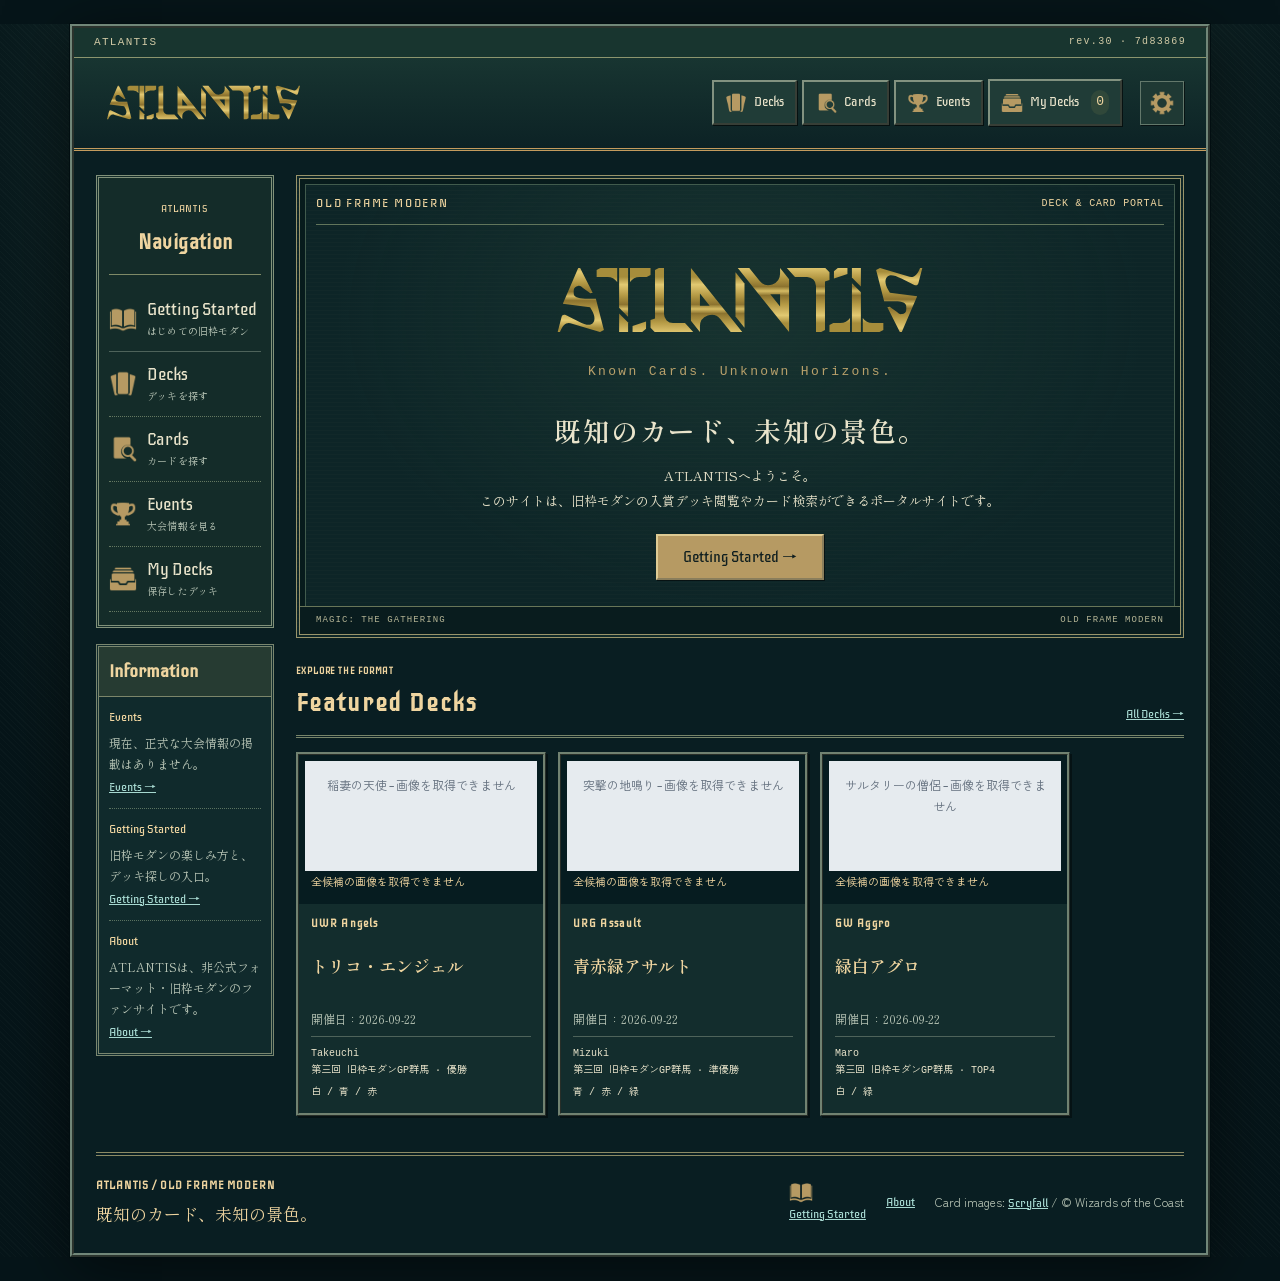
==== commit 40329565: "Use flat brass PNG icons for navigation and settings" ====
--- a/site/index.html
+++ b/site/index.html
@@ -1,12 +1,12 @@
 <!doctype html>
-<html lang="ja"><head><meta charset="utf-8"><meta name="viewport" content="width=device-width,initial-scale=1,viewport-fit=cover"><meta name="description" content="既知のカード、未知の景色。旧枠モダンのデッキとカードを探すATLANTISのクローズドテスト版"><title>ATLANTIS｜クローズドテスト</title><link rel="stylesheet" href="style.css"><link rel="stylesheet" href="museum.css?v=20261031c"><link rel="stylesheet" href="typography.css"><link rel="stylesheet" href="presentation.css?v=20261110mobile"><link rel="icon" href="favicon.svg?v=20261110icon" type="image/svg+xml"><link rel="manifest" href="manifest.webmanifest"><link rel="apple-touch-icon" href="icons/atlantis-180.png?v=20261110icon"><meta name="theme-color" content="#091e22"><meta name="robots" content="noindex,nofollow"><script type="module" src="app.mjs?v=20261110mobile"></script></head>
+<html lang="ja"><head><meta charset="utf-8"><meta name="viewport" content="width=device-width,initial-scale=1,viewport-fit=cover"><meta name="description" content="既知のカード、未知の景色。旧枠モダンのデッキとカードを探すATLANTISのクローズドテスト版"><title>ATLANTIS｜クローズドテスト</title><link rel="stylesheet" href="style.css"><link rel="stylesheet" href="museum.css?v=20261031c"><link rel="stylesheet" href="typography.css"><link rel="stylesheet" href="presentation.css?v=20261119icons"><link rel="icon" href="favicon.svg?v=20261110icon" type="image/svg+xml"><link rel="manifest" href="manifest.webmanifest"><link rel="apple-touch-icon" href="icons/atlantis-180.png?v=20261110icon"><meta name="theme-color" content="#091e22"><meta name="robots" content="noindex,nofollow"><script type="module" src="app.mjs?v=20261113deckview"></script></head>
 <body><div class="museum-frame"><div class="museum-topline"><span>ATLANTIS</span><span id="site-version">development</span></div>
 <a class="skip" href="#main">本文へ</a>
-<header class="site-header"><div class="header-inner"><a class="brand" href="#home" aria-label="ATLANTIS Home"><img src="atlantis-logo.svg?v=20261110split" alt="ATLANTIS" width="244" height="49"></a><nav class="desktop-nav" aria-label="Main navigation"><a href="#decks">Decks</a><a href="#pool">Cards</a><a href="#events">Events</a><a href="#mydecks">My Decks <span id="my-count">0</span></a></nav><div class="header-tools"><button id="settings-open" class="icon-button" type="button" aria-label="Settings">⚙</button><button id="menu-open" class="icon-button more" type="button" aria-label="Menu">☰</button></div></div></header>
+<header class="site-header"><div class="header-inner"><a class="brand" href="#home" aria-label="ATLANTIS Home"><img src="atlantis-logo.svg?v=20261110split" alt="ATLANTIS" width="244" height="49"></a><nav class="desktop-nav" aria-label="Main navigation"><a href="#decks"><img class="nav-icon" src="icons/nav-decks.png" alt="" width="24" height="24" aria-hidden="true">Decks</a><a href="#pool"><img class="nav-icon" src="icons/nav-cards.png" alt="" width="24" height="24" aria-hidden="true">Cards</a><a href="#events"><img class="nav-icon" src="icons/nav-events.png" alt="" width="24" height="24" aria-hidden="true">Events</a><a href="#mydecks"><img class="nav-icon" src="icons/nav-mydecks.png" alt="" width="24" height="24" aria-hidden="true">My Decks <span id="my-count">0</span></a></nav><div class="header-tools"><button id="settings-open" class="icon-button" type="button" aria-label="Settings"><img class="nav-icon" src="icons/nav-settings.png" alt="" width="24" height="24" aria-hidden="true"></button><button id="menu-open" class="icon-button more" type="button" aria-label="Menu">☰</button></div></div></header>
 
 <main id="main"><div class="printing-toolbar"><label>サイト全体のカード表示版<select id="printing-mode"><option value="en">初版英語</option><option value="ja">最新日本語</option></select></label><span id="printing-status" class="hint" role="status">表示版データ読込中</span></div><div id="draft-recovery" class="recovery-notice" hidden><div><strong>未保存のテキストがあります</strong><p id="draft-recovery-text">再読込前の入力を復元できます。</p></div><div class="actions"><button id="draft-recover" type="button">Restore</button><button id="draft-forget" type="button">Discard</button></div></div>
 <p id="offline-status" class="hint" role="status" hidden>オフラインです。カードはテキストで表示します。</p><div id="load-status" role="status">データを読み込んでいます…</div>
-<section id="view-home" class="view" aria-labelledby="home-title"><div class="museum-layout"><aside class="museum-sidebar"><nav class="museum-directory" aria-label="Navigation"><div class="directory-title"><span>ATLANTIS</span><h2>Navigation</h2></div><ol><li><a href="#guide"><span>Getting Started<small>はじめての旧枠モダン</small></span></a></li><li><a href="#decks"><span>Decks<small>デッキを探す</small></span></a></li><li><a href="#pool"><span>Cards<small>カードを探す</small></span></a></li><li><a href="#events"><span>Events<small>大会情報を見る</small></span></a></li><li><a href="#mydecks"><span>My Decks<small>保存したデッキ</small></span></a></li></ol></nav><section class="museum-bulletin"><div class="bulletin-heading"><span>OLD FRAME MODERN</span><h2>Information</h2></div><dl><div><dt>Events</dt><dd>現在、正式な大会情報の掲載はありません。<a href="#events">Events →</a></dd></div><div><dt>Getting Started</dt><dd>旧枠モダンの楽しみ方と、デッキ探しの入口。<a href="#guide">Getting Started →</a></dd></div><div><dt>About</dt><dd>ATLANTISは、非公式フォーマット・旧枠モダンのファンサイトです。<a href="#about">About →</a></dd></div></dl></section></aside><div class="museum-exhibits"><div class="hero"><div class="exhibition-label">OLD FRAME MODERN <span>DECK &amp; CARD PORTAL</span></div><div class="hero-seal"><img src="atlantis-logo.svg?v=20261110split" alt="ATLANTIS"><p>Known Cards. Unknown Horizons.</p></div><div class="hero-copy"><h1 id="home-title"><span>既知のカード、</span><span>未知の景色。</span></h1><p><span>ATLANTISへようこそ。</span> <span>このサイトは、旧枠モダンの入賞デッキ閲覧やカード検索ができるポータルサイトです。</span></p><div class="hero-actions"><a class="museum-button primary" href="#guide">Getting Started →</a></div></div><div class="exhibition-foot"><span>MAGIC: THE GATHERING</span><span>OLD FRAME MODERN</span></div></div><section class="collection-section"><div class="section-heading"><div><span class="eyebrow">EXPLORE THE FORMAT</span><h2>Featured Decks</h2></div><a href="#decks">All Decks →</a></div><div id="featured-decks" class="deck-grid"></div></section></div></div></section>
+<section id="view-home" class="view" aria-labelledby="home-title"><div class="museum-layout"><aside class="museum-sidebar"><nav class="museum-directory" aria-label="Navigation"><div class="directory-title"><span>ATLANTIS</span><h2>Navigation</h2></div><ol><li><a href="#guide"><img class="nav-icon" src="icons/nav-guide.png" alt="" width="24" height="24" aria-hidden="true"><span>Getting Started<small>はじめての旧枠モダン</small></span></a></li><li><a href="#decks"><img class="nav-icon" src="icons/nav-decks.png" alt="" width="24" height="24" aria-hidden="true"><span>Decks<small>デッキを探す</small></span></a></li><li><a href="#pool"><img class="nav-icon" src="icons/nav-cards.png" alt="" width="24" height="24" aria-hidden="true"><span>Cards<small>カードを探す</small></span></a></li><li><a href="#events"><img class="nav-icon" src="icons/nav-events.png" alt="" width="24" height="24" aria-hidden="true"><span>Events<small>大会情報を見る</small></span></a></li><li><a href="#mydecks"><img class="nav-icon" src="icons/nav-mydecks.png" alt="" width="24" height="24" aria-hidden="true"><span>My Decks<small>保存したデッキ</small></span></a></li></ol></nav><section class="museum-bulletin"><div class="bulletin-heading"><span>OLD FRAME MODERN</span><h2>Information</h2></div><dl><div><dt>Events</dt><dd>現在、正式な大会情報の掲載はありません。<a href="#events">Events →</a></dd></div><div><dt>Getting Started</dt><dd>旧枠モダンの楽しみ方と、デッキ探しの入口。<a href="#guide">Getting Started →</a></dd></div><div><dt>About</dt><dd>ATLANTISは、非公式フォーマット・旧枠モダンのファンサイトです。<a href="#about">About →</a></dd></div></dl></section></aside><div class="museum-exhibits"><div class="hero"><div class="exhibition-label">OLD FRAME MODERN <span>DECK &amp; CARD PORTAL</span></div><div class="hero-seal"><img src="atlantis-logo.svg?v=20261110split" alt="ATLANTIS"><p>Known Cards. Unknown Horizons.</p></div><div class="hero-copy"><h1 id="home-title"><span>既知のカード、</span><span>未知の景色。</span></h1><p><span>ATLANTISへようこそ。</span> <span>このサイトは、旧枠モダンの入賞デッキ閲覧やカード検索ができるポータルサイトです。</span></p><div class="hero-actions"><a class="museum-button primary" href="#guide">Getting Started →</a></div></div><div class="exhibition-foot"><span>MAGIC: THE GATHERING</span><span>OLD FRAME MODERN</span></div></div><section class="collection-section"><div class="section-heading"><div><span class="eyebrow">EXPLORE THE FORMAT</span><h2>Featured Decks</h2></div><a href="#decks">All Decks →</a></div><div id="featured-decks" class="deck-grid"></div></section></div></div></section>
 <section id="view-decks" class="view" hidden aria-labelledby="decks-title">
 <div class="section-head"><div><h1 id="decks-title">Decks</h1></div><span id="deck-sample-notice" class="badge">サンプルを含む</span></div>
 <form id="deck-form" class="search-form"><label>Deck / Player / Event<input id="deck-query" list="deck-suggestions" type="search" placeholder="例：青緑、JIP-JAP、GP群馬" autocomplete="off"></label><datalist id="deck-suggestions"></datalist><button type="submit" class="primary">Search</button></form>
@@ -110,7 +110,7 @@
   <div id="builder-pool" aria-label="編集中のカード"></div>
   <div id="workbench-selection" class="workbench-selection" aria-label="選択したカードの編集" hidden></div>
   <p id="workbench-unknown" class="hint" hidden>読み取れない行が<span id="workbench-unknown-count">0</span>件あります。Textから確認できます。元の行は保持しています。</p>
-  <div class="workbench-tools actions"><button id="workbench-undo" type="button">Undo</button><button id="workbench-text" type="button">Text / Paste</button><button id="workbench-export" type="button">Export MO</button></div>
+  <div class="workbench-tools actions"><button id="workbench-undo" type="button">Undo</button><button id="workbench-text" type="button">Text</button><button type="button" data-open-import-txt>Import TXT</button><button id="workbench-export" type="button">Export MO</button></div>
   <footer class="workbench-footer"><button id="workbench-save" type="button" class="primary">Save</button><button id="workbench-as-new" type="button">Save as New</button><button id="workbench-reload" type="button" aria-label="Reload Decks" title="保存先のデッキを再読込。編集中の内容は保持します。">Reload</button><button id="workbench-discard" type="button" aria-label="Discard Editing" title="未保存の編集を破棄して終了">Discard</button></footer>
 </dialog>
 <dialog id="card-added" aria-label="カード追加" aria-describedby="card-added-result">
@@ -118,7 +118,46 @@
   <button type="button" data-close="card-added" autofocus>閉じる</button>
 </dialog>
 <dialog id="detail"><div class="dialog-toolbar"><button id="detail-back" type="button" hidden>BACK</button><div id="detail-actions"></div><button data-close="detail" aria-label="詳細を閉じる">CLOSE×</button></div><p id="detail-feedback" class="copy-feedback" role="status" hidden></p><div id="detail-body"></div></dialog>
-<dialog id="editor"><div class="dialog-toolbar"><button type="button" data-close="editor">CLOSE×</button></div><form id="editor-form"><h2 id="editor-title">Deck Editor</h2><input id="edit-id" type="hidden"><label>Deck Name<input id="edit-name" maxlength="200" required></label><label>Deck List<textarea id="edit-text" rows="16" maxlength="201000" placeholder="4 カード名&#10;…&#10;&#10;Sideboard&#10;2 カード名"></textarea></label><p class="hint">メインとサイドは同じ欄で編集できます。Sideboard／Maybeboardの見出しで区分します。Maybeは検討中の候補です。</p><div class="actions"><button id="paste-deck" type="button">Paste from Clipboard</button><button id="search-build" type="button">Back to Card Search</button></div><p id="paste-status" role="status" class="hint"></p><input id="edit-note" type="hidden"><p id="draft-save-status" role="status" class="hint"></p><p id="save-error" class="error" role="alert"></p><div class="actions"><button class="primary" type="submit">Save to My Decks</button><button id="draft-as-new" type="button">Save as New</button><button id="discard-draft" type="button">Discard Editing</button></div></form></dialog>
+<dialog id="deck-image" aria-label="Deck Image">
+  <header class="deck-image-toolbar">
+    <strong>Deck Image</strong>
+    <button type="button" data-close="deck-image" aria-label="画像プレビューを閉じる" autofocus>Close</button>
+    <a id="deck-image-download" class="button primary" aria-disabled="true">Download PNG</a>
+    <button id="deck-image-share" type="button" hidden>Share</button>
+  </header>
+  <div class="deck-image-scroll">
+    <p id="deck-image-status" role="status"></p>
+    <button id="deck-image-retry" type="button" hidden>Retry Images</button>
+    <img id="deck-image-preview" hidden alt="">
+  </div>
+</dialog>
+<dialog id="import-txt" class="small-dialog" aria-labelledby="import-txt-title">
+  <div class="dialog-toolbar"><h2 id="import-txt-title">Import TXT</h2><button type="button" data-close="import-txt">CLOSE×</button></div>
+  <form id="import-txt-form">
+    <label>Deck List<textarea id="import-txt-input" rows="8" maxlength="201000" autofocus></textarea></label>
+    <div class="actions">
+      <button id="import-txt-paste" type="button">Paste from Clipboard</button>
+      <button id="import-txt-help-toggle" type="button" aria-controls="import-txt-help" aria-expanded="false">Help</button>
+    </div>
+    <div id="import-txt-help" class="hint" hidden>
+      <p>MO、MTG Arena、MTGGoldfish、Moxfield、Archidektのテキスト出力を貼り付けられます。1行に「枚数 カード名」を入力します。日本語名、英語名、セット情報付きの行に対応します。</p>
+      <pre class="raw-deck">Deck
+4 稲妻
+4x Counterspell (DMR) 45
+
+Sideboard
+2 Disenchant</pre>
+      <p>サイドは Sideboard、SB:、または見出しがないときの空行で区切れます。</p>
+    </div>
+    <p id="import-txt-paste-status" class="hint" role="status"></p>
+    <p id="import-txt-summary" role="status"></p>
+    <label id="import-txt-all-main-label" class="check" hidden><input id="import-txt-all-main" type="checkbox">空行を無視してすべてMainに入れる</label>
+    <ol id="import-txt-issues" class="unknown-lines" hidden></ol>
+    <p class="hint">反映すると、編集中のカード一覧を置き換えます。変更はDeck EditorのUndoで戻せます。</p>
+    <button id="import-txt-apply" type="submit" class="primary" disabled>Apply to Deck</button>
+  </form>
+</dialog>
+<dialog id="editor"><div class="dialog-toolbar"><button type="button" data-close="editor">CLOSE×</button></div><form id="editor-form"><h2 id="editor-title">Deck Editor</h2><input id="edit-id" type="hidden"><input id="edit-thumbnailId" type="hidden"><label>Deck Name<input id="edit-name" maxlength="200" required></label><label>Deck List<textarea id="edit-text" rows="16" maxlength="201000" placeholder="4 カード名&#10;…&#10;&#10;Sideboard&#10;2 カード名"></textarea></label><p class="hint">メインとサイドは同じ欄で編集できます。Sideboard／Maybeboardの見出しで区分します。Maybeは検討中の候補です。</p><div class="actions"><button type="button" data-open-import-txt>Import TXT</button><button id="paste-deck" type="button">Paste from Clipboard</button><button id="search-build" type="button">Back to Card Search</button></div><p id="paste-status" role="status" class="hint"></p><input id="edit-note" type="hidden"><p id="draft-save-status" role="status" class="hint"></p><p id="save-error" class="error" role="alert"></p><div class="actions"><button class="primary" type="submit">Save to My Decks</button><button id="draft-as-new" type="button">Save as New</button><button id="discard-draft" type="button">Discard Editing</button></div></form></dialog>
 <dialog id="confirm-dialog"><div class="dialog-toolbar"><button type="button" data-close="confirm-dialog">CLOSE×</button></div><h2>マイデッキを削除</h2><p id="confirm-text"></p><p>削除後は「元に戻す」で復元できます。</p><div class="actions"><button id="confirm-delete" class="danger">Delete</button><button data-close="confirm-dialog">Cancel</button></div></dialog>
 <datalist id="card-suggestions"></datalist><div id="toast" hidden>
   <div id="toast-message" role="status" aria-atomic="true"></div>
@@ -126,8 +165,8 @@
     <button id="toast-action" type="button">Undo</button>
     <button id="toast-close" type="button">Close</button>
   </div>
-</div><footer class="site-footer"><div><span class="eyebrow">ATLANTIS / OLD FRAME MODERN</span><p>既知のカード、未知の景色。</p></div><div class="footer-links"><a href="#guide">Getting Started</a><a href="#about">About</a><span>Card images: <a href="https://scryfall.com/" target="_blank" rel="noopener noreferrer">Scryfall</a> / © Wizards of the Coast</span></div></footer></div>
-<nav class="mobile-nav" aria-label="Mobile navigation"><a href="#decks"><span aria-hidden="true">▥</span>Decks</a><a href="#pool"><span aria-hidden="true">⌕</span>Cards</a><a href="#events"><span aria-hidden="true">▦</span>Events</a><a href="#mydecks"><span aria-hidden="true">▱</span>My Decks</a></nav>
+</div><footer class="site-footer"><div><span class="eyebrow">ATLANTIS / OLD FRAME MODERN</span><p>既知のカード、未知の景色。</p></div><div class="footer-links"><a href="#guide"><img class="nav-icon" src="icons/nav-guide.png" alt="" width="24" height="24" aria-hidden="true">Getting Started</a><a href="#about">About</a><span>Card images: <a href="https://scryfall.com/" target="_blank" rel="noopener noreferrer">Scryfall</a> / © Wizards of the Coast</span></div></footer></div>
+<nav class="mobile-nav" aria-label="Mobile navigation"><a href="#decks"><img class="nav-icon" src="icons/nav-decks.png" alt="" width="24" height="24" aria-hidden="true">Decks</a><a href="#pool"><img class="nav-icon" src="icons/nav-cards.png" alt="" width="24" height="24" aria-hidden="true">Cards</a><a href="#events"><img class="nav-icon" src="icons/nav-events.png" alt="" width="24" height="24" aria-hidden="true">Events</a><a href="#mydecks"><img class="nav-icon" src="icons/nav-mydecks.png" alt="" width="24" height="24" aria-hidden="true">My Decks</a></nav>
 <dialog id="settings-dialog" class="small-dialog"><div class="dialog-toolbar"><h2>Settings</h2><button type="button" data-close="settings-dialog" aria-label="Close">CLOSE×</button></div><fieldset><legend>Printing</legend><label class="radio-option"><input type="radio" name="printing-choice" value="en"> First English Printing <small>最も古い英語の紙印刷版</small></label><label class="radio-option"><input type="radio" name="printing-choice" value="ja"> Latest Japanese Printing <small>最も新しい日本語の紙印刷版</small></label></fieldset><p class="hint">表示設定はこのブラウザに記憶されます。</p></dialog>
-<dialog id="menu-dialog" class="small-dialog"><div class="dialog-toolbar"><h2>Menu</h2><button type="button" data-close="menu-dialog" aria-label="Close">CLOSE×</button></div><div class="menu-links"><a href="#home">Home</a><a href="#guide">Getting Started</a><a href="#about">About</a></div></dialog>
+<dialog id="menu-dialog" class="small-dialog"><div class="dialog-toolbar"><h2>Menu</h2><button type="button" data-close="menu-dialog" aria-label="Close">CLOSE×</button></div><div class="menu-links"><a href="#home">Home</a><a href="#guide"><img class="nav-icon" src="icons/nav-guide.png" alt="" width="24" height="24" aria-hidden="true">Getting Started</a><a href="#about">About</a></div></dialog>
 </body></html>
--- a/site/presentation.css
+++ b/site/presentation.css
@@ -412,3 +412,111 @@
   margin-top: 8px;
 }
 #toast-actions button { min-height: 44px; }
+
+.deck-detail-controls{display:flex;flex-wrap:wrap;align-items:center;gap:8px 18px;margin:0 0 18px}
+.deck-detail-action-group{display:flex;flex-wrap:wrap;gap:6px}
+.deck-detail-action-group button{min-height:44px;line-height:1.2}
+.deck-detail-action-group [aria-pressed="true"]{border-color:var(--light)}
+#detail .deck-detail-action-group button.is-copied{background:#385749;border-color:var(--light)}
+#deck-image{width:min(540px,100% - 24px);height:min(860px,92dvh);max-width:none;max-height:none;padding:0;overflow:hidden;background:var(--bg);color:var(--text)}
+#deck-image[open]{display:grid;grid-template-rows:auto minmax(0,1fr)}
+.deck-image-toolbar{display:grid;grid-template-columns:1fr auto auto auto;align-items:center;gap:8px;padding:12px;background:linear-gradient(#183531,#0c2225);color:var(--light);border-bottom:3px double var(--bronze)}
+.deck-image-toolbar button,.deck-image-toolbar a,#deck-image-retry{min-height:44px;white-space:nowrap;line-height:1.2}
+.deck-image-toolbar a{display:inline-flex;align-items:center;justify-content:center;padding:8px 12px;text-decoration:none}
+.deck-image-toolbar a[aria-disabled="true"]{opacity:.5}
+.deck-image-scroll{overflow:auto;overscroll-behavior:contain;padding:12px;text-align:center}
+#deck-image-status{margin:0 0 8px;overflow-wrap:anywhere}
+#deck-image-status:empty{display:none}
+#deck-image-retry{margin-bottom:8px}
+#deck-image-preview{display:block;width:min(100%,420px);height:auto;margin:auto}
+#deck-image [hidden]{display:none}
+@media(max-width:650px){
+ .deck-detail-controls{align-items:flex-start;flex-direction:column}
+ .deck-detail-action-group button{padding:8px;font-size:13px}
+ #deck-image{width:100%;height:100dvh;margin:0;border-radius:0}
+ .deck-image-toolbar{grid-template-columns:1fr auto;gap:6px 8px;padding:calc(8px + env(safe-area-inset-top)) 12px 8px}
+ #deck-image-download{grid-column:1}
+ #deck-image-share{grid-column:2}
+ .deck-image-scroll{padding-bottom:calc(12px + env(safe-area-inset-bottom))}
+}
+
+#detail:is([data-kind="deck"],[data-kind="local"])>.dialog-toolbar{
+ background:var(--surface)!important;
+ border-bottom:1px solid var(--line)!important;
+ padding-block:4px!important;
+}
+#detail:is([data-kind="deck"],[data-kind="local"]) #detail-actions{
+ margin-left:0;
+ margin-right:auto;
+}
+.display-style{
+ display:flex;
+ align-items:center;
+ gap:5px;
+ min-width:0;
+ font:13px var(--font-display);
+}
+.display-style>span{white-space:nowrap}
+.display-style>button{min-height:44px;line-height:1;padding-inline:8px}
+#detail .display-style [aria-pressed="true"],
+#builder .selection-card-options [aria-pressed="true"]{
+ background:#385749;
+ border-color:var(--light);
+ box-shadow:inset 0 0 0 1px var(--light);
+}
+.deck-mini-list{list-style:none;margin:0;padding:0}
+.deck-mini-list li+li{border-top:1px solid var(--line)}
+#detail .deck-mini-list button{
+ display:grid;
+ grid-template-columns:32px minmax(0,1fr) auto;
+ align-items:center;
+ gap:10px;
+ width:100%;
+ min-height:54px;
+ padding:4px 8px;
+ border:0;
+ background:transparent;
+ box-shadow:none;
+ text-align:left;
+ font-family:var(--font-ui);
+}
+#detail .deck-mini-list button:hover{background:#243e35}
+.deck-mini-image{display:block;width:32px;aspect-ratio:488/680;overflow:hidden}
+.deck-mini-image :is(.card-image,.printing-image){display:block;width:100%;margin:0}
+.deck-mini-image .image-failed{font-size:0;padding:0}
+.deck-mini-list strong{font-variant-numeric:tabular-nums}
+.bilingual-card-name{min-width:0;overflow-wrap:anywhere;line-height:1.35}
+.bilingual-card-name [lang="en"]{color:var(--muted)}
+#builder .selection-heading>strong{min-width:0;margin-right:auto}
+#builder .selection-zone{white-space:nowrap;color:var(--muted)}
+#builder .selection-card-options{display:grid;grid-template-columns:repeat(3,minmax(0,1fr));gap:6px;grid-column:1/-1}
+#import-txt{width:min(580px,100% - 24px)}
+#import-txt-help{margin-block:12px}
+#import-txt-form .unknown-lines{max-height:12rem;overflow:auto;overflow-wrap:anywhere}
+@media(max-width:639px){
+ .bilingual-card-name{display:block}
+ .bilingual-card-name [lang]{display:block}
+ .bilingual-card-name [lang="ja"]~[lang="en"]{padding-inline-start:.65em;font-size:.92em}
+ .bilingual-card-name .name-divider{display:none}
+ .display-style{font-size:12px}
+ .display-style>button{padding-inline:5px;font-size:12px}
+ #detail:has(.display-style) #detail-back{font-size:11px;padding-inline:4px}
+ #detail .deck-mini-list button{gap:7px;padding-inline:4px}
+}
+
+/* Flat brass navigation silhouettes, exported from tools/navigation-icons. */
+.nav-icon{display:block;flex:0 0 auto;width:24px;height:24px;object-fit:contain}
+.desktop-nav a{display:inline-flex;align-items:center;justify-content:center;gap:7px}
+.desktop-nav .nav-icon{width:22px;height:22px}
+.museum-directory li a .nav-icon{width:28px;height:28px}
+.museum-directory li a>span{min-width:0}
+.header-tools #settings-open{display:inline-flex;align-items:center;justify-content:center;padding:8px}
+.header-tools #settings-open .nav-icon{width:26px;height:26px}
+.menu-links a{display:flex;align-items:center;gap:10px}
+@media(max-width:1023px){
+ .mobile-nav a{gap:3px}
+ .mobile-nav .nav-icon{width:25px;height:25px}
+}
+@media(max-width:639px){
+ .museum-directory li a .nav-icon{width:25px;height:25px}
+}
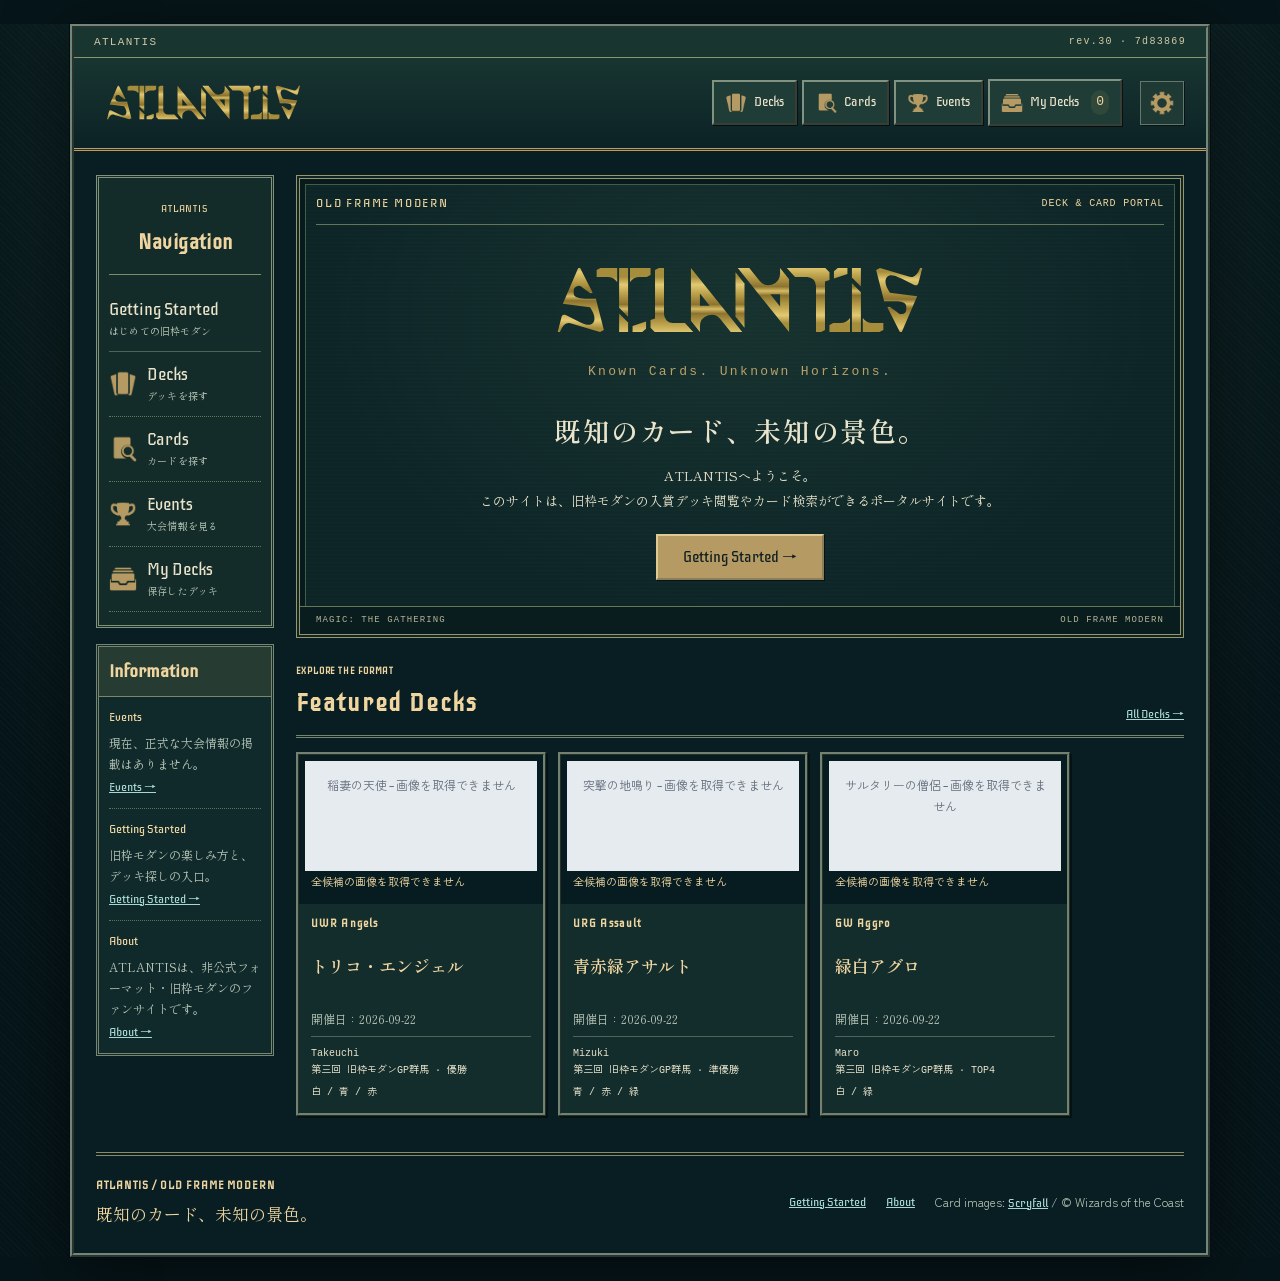
==== commit 3949beef: "Remove Getting Started icons from menus and footer" ====
--- a/site/index.html
+++ b/site/index.html
@@ -6,7 +6,7 @@
 
 <main id="main"><div class="printing-toolbar"><label>サイト全体のカード表示版<select id="printing-mode"><option value="en">初版英語</option><option value="ja">最新日本語</option></select></label><span id="printing-status" class="hint" role="status">表示版データ読込中</span></div><div id="draft-recovery" class="recovery-notice" hidden><div><strong>未保存のテキストがあります</strong><p id="draft-recovery-text">再読込前の入力を復元できます。</p></div><div class="actions"><button id="draft-recover" type="button">Restore</button><button id="draft-forget" type="button">Discard</button></div></div>
 <p id="offline-status" class="hint" role="status" hidden>オフラインです。カードはテキストで表示します。</p><div id="load-status" role="status">データを読み込んでいます…</div>
-<section id="view-home" class="view" aria-labelledby="home-title"><div class="museum-layout"><aside class="museum-sidebar"><nav class="museum-directory" aria-label="Navigation"><div class="directory-title"><span>ATLANTIS</span><h2>Navigation</h2></div><ol><li><a href="#guide"><img class="nav-icon" src="icons/nav-guide.png" alt="" width="24" height="24" aria-hidden="true"><span>Getting Started<small>はじめての旧枠モダン</small></span></a></li><li><a href="#decks"><img class="nav-icon" src="icons/nav-decks.png" alt="" width="24" height="24" aria-hidden="true"><span>Decks<small>デッキを探す</small></span></a></li><li><a href="#pool"><img class="nav-icon" src="icons/nav-cards.png" alt="" width="24" height="24" aria-hidden="true"><span>Cards<small>カードを探す</small></span></a></li><li><a href="#events"><img class="nav-icon" src="icons/nav-events.png" alt="" width="24" height="24" aria-hidden="true"><span>Events<small>大会情報を見る</small></span></a></li><li><a href="#mydecks"><img class="nav-icon" src="icons/nav-mydecks.png" alt="" width="24" height="24" aria-hidden="true"><span>My Decks<small>保存したデッキ</small></span></a></li></ol></nav><section class="museum-bulletin"><div class="bulletin-heading"><span>OLD FRAME MODERN</span><h2>Information</h2></div><dl><div><dt>Events</dt><dd>現在、正式な大会情報の掲載はありません。<a href="#events">Events →</a></dd></div><div><dt>Getting Started</dt><dd>旧枠モダンの楽しみ方と、デッキ探しの入口。<a href="#guide">Getting Started →</a></dd></div><div><dt>About</dt><dd>ATLANTISは、非公式フォーマット・旧枠モダンのファンサイトです。<a href="#about">About →</a></dd></div></dl></section></aside><div class="museum-exhibits"><div class="hero"><div class="exhibition-label">OLD FRAME MODERN <span>DECK &amp; CARD PORTAL</span></div><div class="hero-seal"><img src="atlantis-logo.svg?v=20261110split" alt="ATLANTIS"><p>Known Cards. Unknown Horizons.</p></div><div class="hero-copy"><h1 id="home-title"><span>既知のカード、</span><span>未知の景色。</span></h1><p><span>ATLANTISへようこそ。</span> <span>このサイトは、旧枠モダンの入賞デッキ閲覧やカード検索ができるポータルサイトです。</span></p><div class="hero-actions"><a class="museum-button primary" href="#guide">Getting Started →</a></div></div><div class="exhibition-foot"><span>MAGIC: THE GATHERING</span><span>OLD FRAME MODERN</span></div></div><section class="collection-section"><div class="section-heading"><div><span class="eyebrow">EXPLORE THE FORMAT</span><h2>Featured Decks</h2></div><a href="#decks">All Decks →</a></div><div id="featured-decks" class="deck-grid"></div></section></div></div></section>
+<section id="view-home" class="view" aria-labelledby="home-title"><div class="museum-layout"><aside class="museum-sidebar"><nav class="museum-directory" aria-label="Navigation"><div class="directory-title"><span>ATLANTIS</span><h2>Navigation</h2></div><ol><li><a href="#guide"><span>Getting Started<small>はじめての旧枠モダン</small></span></a></li><li><a href="#decks"><img class="nav-icon" src="icons/nav-decks.png" alt="" width="24" height="24" aria-hidden="true"><span>Decks<small>デッキを探す</small></span></a></li><li><a href="#pool"><img class="nav-icon" src="icons/nav-cards.png" alt="" width="24" height="24" aria-hidden="true"><span>Cards<small>カードを探す</small></span></a></li><li><a href="#events"><img class="nav-icon" src="icons/nav-events.png" alt="" width="24" height="24" aria-hidden="true"><span>Events<small>大会情報を見る</small></span></a></li><li><a href="#mydecks"><img class="nav-icon" src="icons/nav-mydecks.png" alt="" width="24" height="24" aria-hidden="true"><span>My Decks<small>保存したデッキ</small></span></a></li></ol></nav><section class="museum-bulletin"><div class="bulletin-heading"><span>OLD FRAME MODERN</span><h2>Information</h2></div><dl><div><dt>Events</dt><dd>現在、正式な大会情報の掲載はありません。<a href="#events">Events →</a></dd></div><div><dt>Getting Started</dt><dd>旧枠モダンの楽しみ方と、デッキ探しの入口。<a href="#guide">Getting Started →</a></dd></div><div><dt>About</dt><dd>ATLANTISは、非公式フォーマット・旧枠モダンのファンサイトです。<a href="#about">About →</a></dd></div></dl></section></aside><div class="museum-exhibits"><div class="hero"><div class="exhibition-label">OLD FRAME MODERN <span>DECK &amp; CARD PORTAL</span></div><div class="hero-seal"><img src="atlantis-logo.svg?v=20261110split" alt="ATLANTIS"><p>Known Cards. Unknown Horizons.</p></div><div class="hero-copy"><h1 id="home-title"><span>既知のカード、</span><span>未知の景色。</span></h1><p><span>ATLANTISへようこそ。</span> <span>このサイトは、旧枠モダンの入賞デッキ閲覧やカード検索ができるポータルサイトです。</span></p><div class="hero-actions"><a class="museum-button primary" href="#guide">Getting Started →</a></div></div><div class="exhibition-foot"><span>MAGIC: THE GATHERING</span><span>OLD FRAME MODERN</span></div></div><section class="collection-section"><div class="section-heading"><div><span class="eyebrow">EXPLORE THE FORMAT</span><h2>Featured Decks</h2></div><a href="#decks">All Decks →</a></div><div id="featured-decks" class="deck-grid"></div></section></div></div></section>
 <section id="view-decks" class="view" hidden aria-labelledby="decks-title">
 <div class="section-head"><div><h1 id="decks-title">Decks</h1></div><span id="deck-sample-notice" class="badge">サンプルを含む</span></div>
 <form id="deck-form" class="search-form"><label>Deck / Player / Event<input id="deck-query" list="deck-suggestions" type="search" placeholder="例：青緑、JIP-JAP、GP群馬" autocomplete="off"></label><datalist id="deck-suggestions"></datalist><button type="submit" class="primary">Search</button></form>
@@ -165,8 +165,8 @@
     <button id="toast-action" type="button">Undo</button>
     <button id="toast-close" type="button">Close</button>
   </div>
-</div><footer class="site-footer"><div><span class="eyebrow">ATLANTIS / OLD FRAME MODERN</span><p>既知のカード、未知の景色。</p></div><div class="footer-links"><a href="#guide"><img class="nav-icon" src="icons/nav-guide.png" alt="" width="24" height="24" aria-hidden="true">Getting Started</a><a href="#about">About</a><span>Card images: <a href="https://scryfall.com/" target="_blank" rel="noopener noreferrer">Scryfall</a> / © Wizards of the Coast</span></div></footer></div>
+</div><footer class="site-footer"><div><span class="eyebrow">ATLANTIS / OLD FRAME MODERN</span><p>既知のカード、未知の景色。</p></div><div class="footer-links"><a href="#guide">Getting Started</a><a href="#about">About</a><span>Card images: <a href="https://scryfall.com/" target="_blank" rel="noopener noreferrer">Scryfall</a> / © Wizards of the Coast</span></div></footer></div>
 <nav class="mobile-nav" aria-label="Mobile navigation"><a href="#decks"><img class="nav-icon" src="icons/nav-decks.png" alt="" width="24" height="24" aria-hidden="true">Decks</a><a href="#pool"><img class="nav-icon" src="icons/nav-cards.png" alt="" width="24" height="24" aria-hidden="true">Cards</a><a href="#events"><img class="nav-icon" src="icons/nav-events.png" alt="" width="24" height="24" aria-hidden="true">Events</a><a href="#mydecks"><img class="nav-icon" src="icons/nav-mydecks.png" alt="" width="24" height="24" aria-hidden="true">My Decks</a></nav>
 <dialog id="settings-dialog" class="small-dialog"><div class="dialog-toolbar"><h2>Settings</h2><button type="button" data-close="settings-dialog" aria-label="Close">CLOSE×</button></div><fieldset><legend>Printing</legend><label class="radio-option"><input type="radio" name="printing-choice" value="en"> First English Printing <small>最も古い英語の紙印刷版</small></label><label class="radio-option"><input type="radio" name="printing-choice" value="ja"> Latest Japanese Printing <small>最も新しい日本語の紙印刷版</small></label></fieldset><p class="hint">表示設定はこのブラウザに記憶されます。</p></dialog>
-<dialog id="menu-dialog" class="small-dialog"><div class="dialog-toolbar"><h2>Menu</h2><button type="button" data-close="menu-dialog" aria-label="Close">CLOSE×</button></div><div class="menu-links"><a href="#home">Home</a><a href="#guide"><img class="nav-icon" src="icons/nav-guide.png" alt="" width="24" height="24" aria-hidden="true">Getting Started</a><a href="#about">About</a></div></dialog>
+<dialog id="menu-dialog" class="small-dialog"><div class="dialog-toolbar"><h2>Menu</h2><button type="button" data-close="menu-dialog" aria-label="Close">CLOSE×</button></div><div class="menu-links"><a href="#home">Home</a><a href="#guide">Getting Started</a><a href="#about">About</a></div></dialog>
 </body></html>
